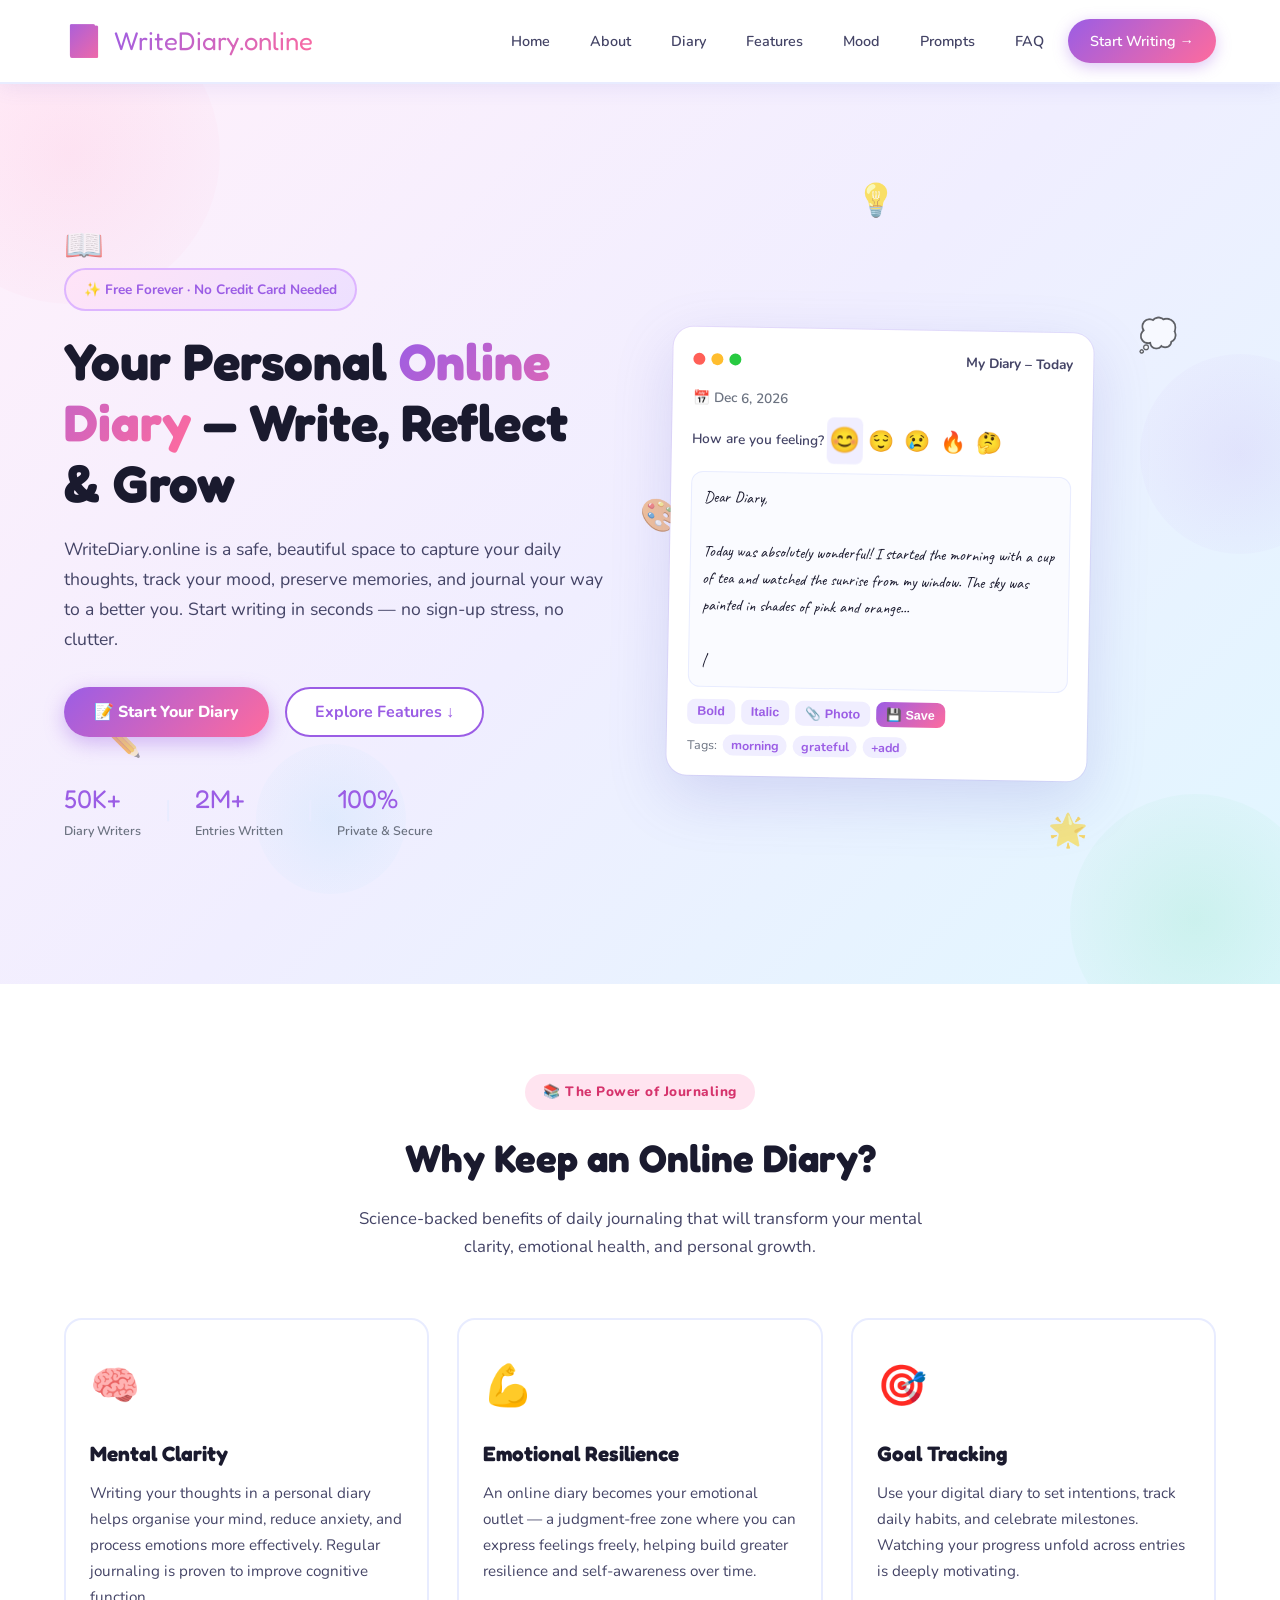
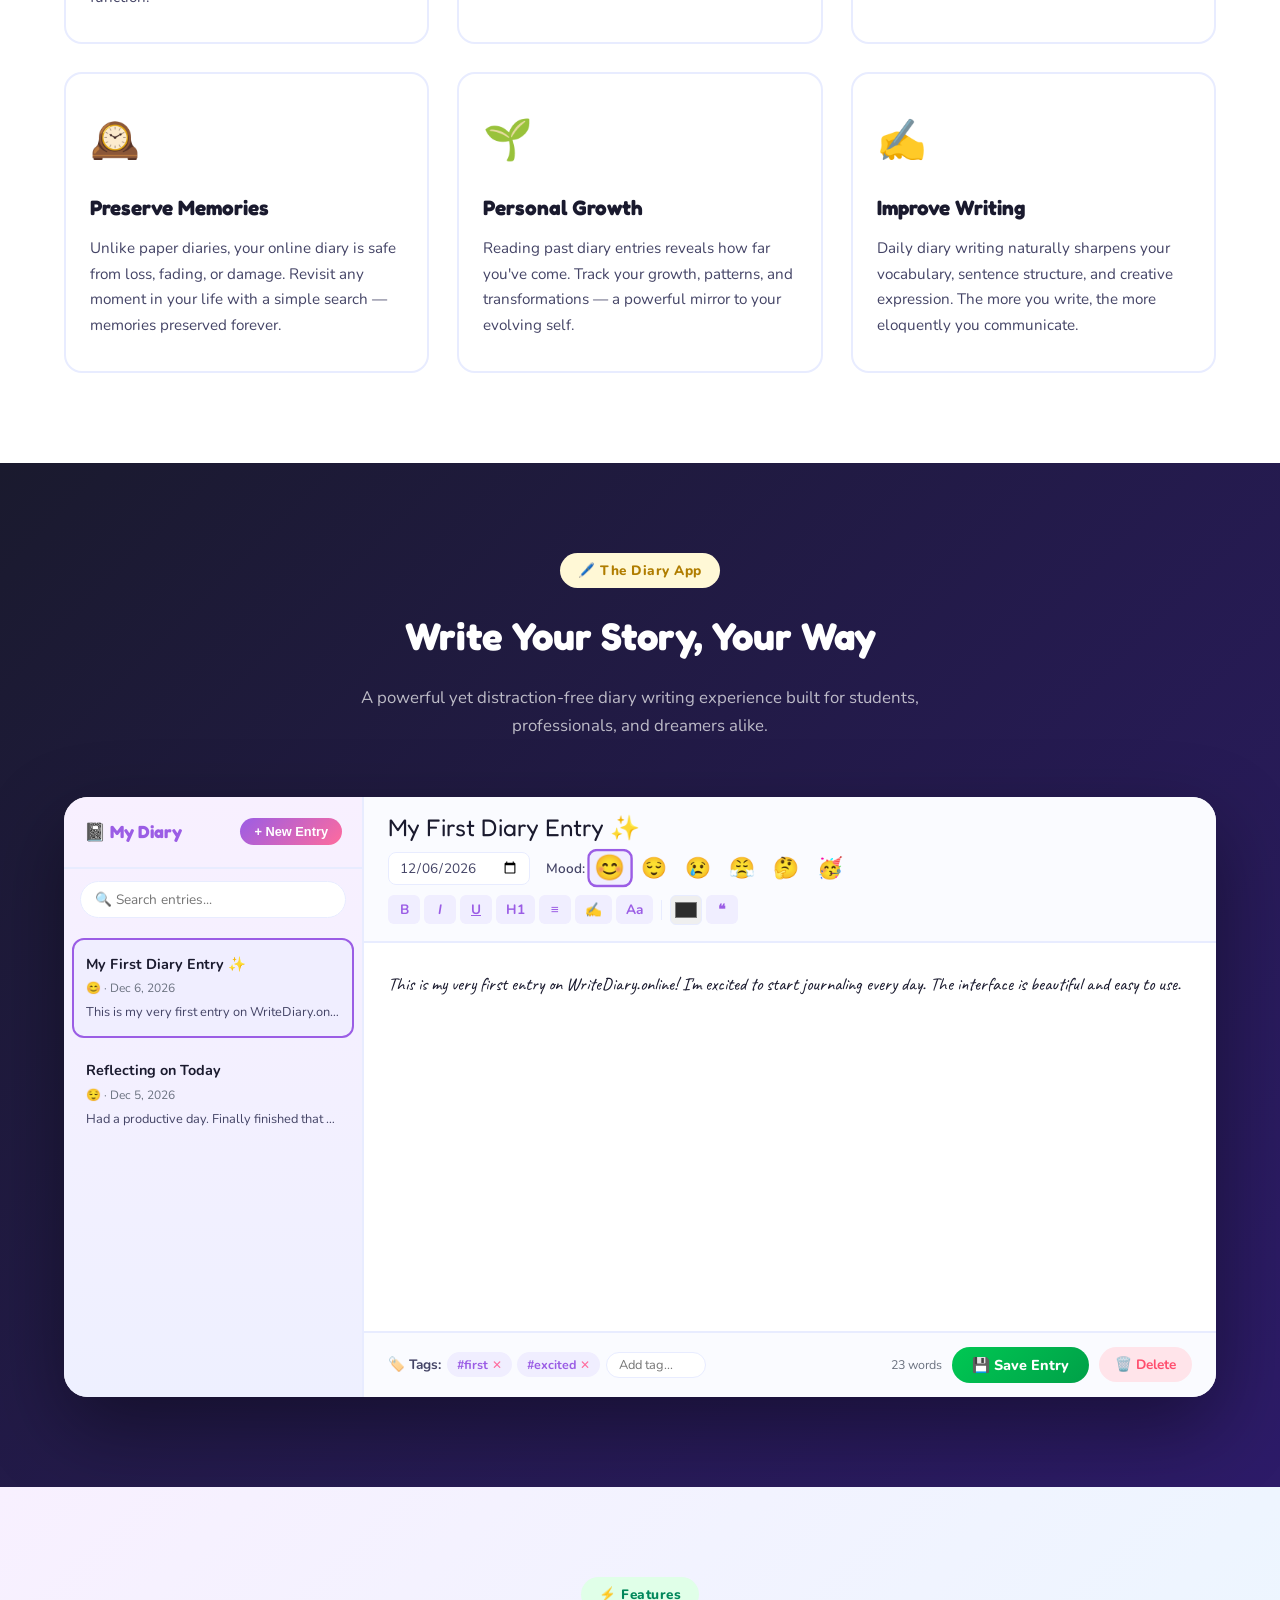
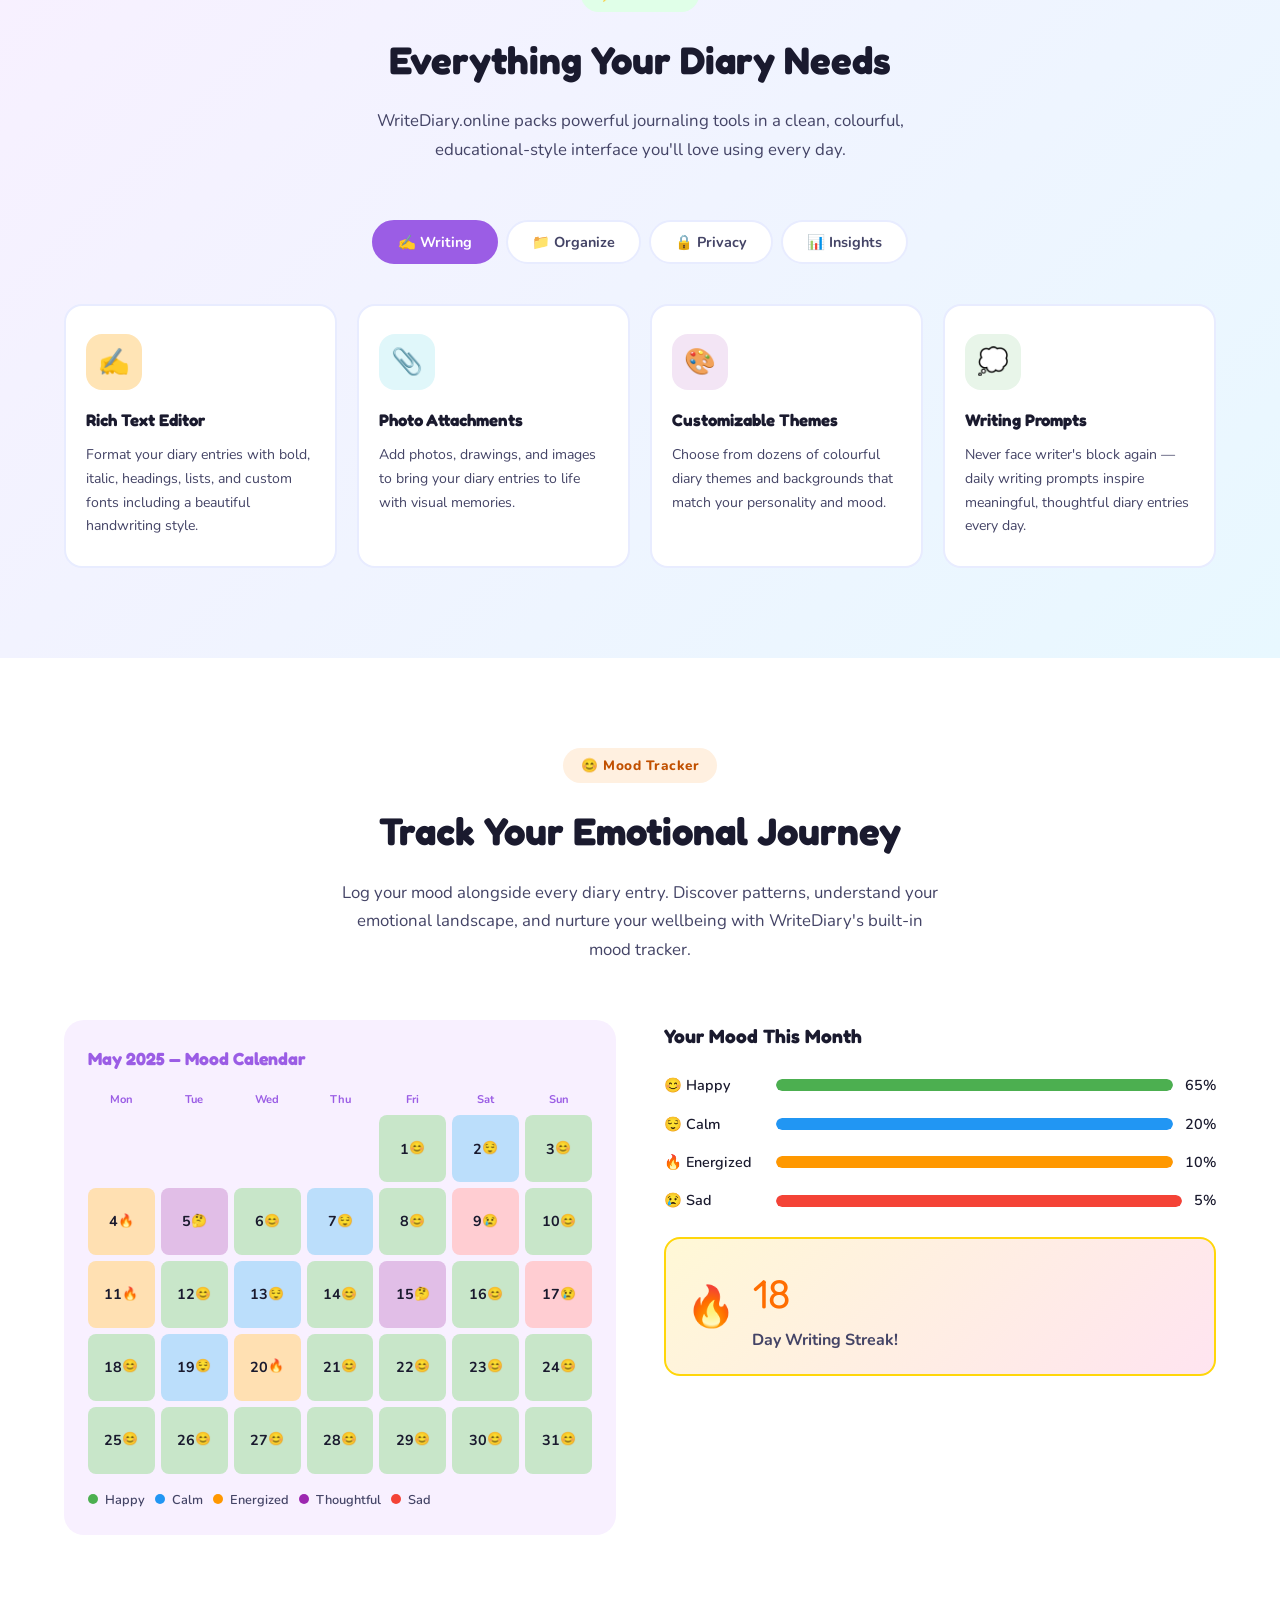
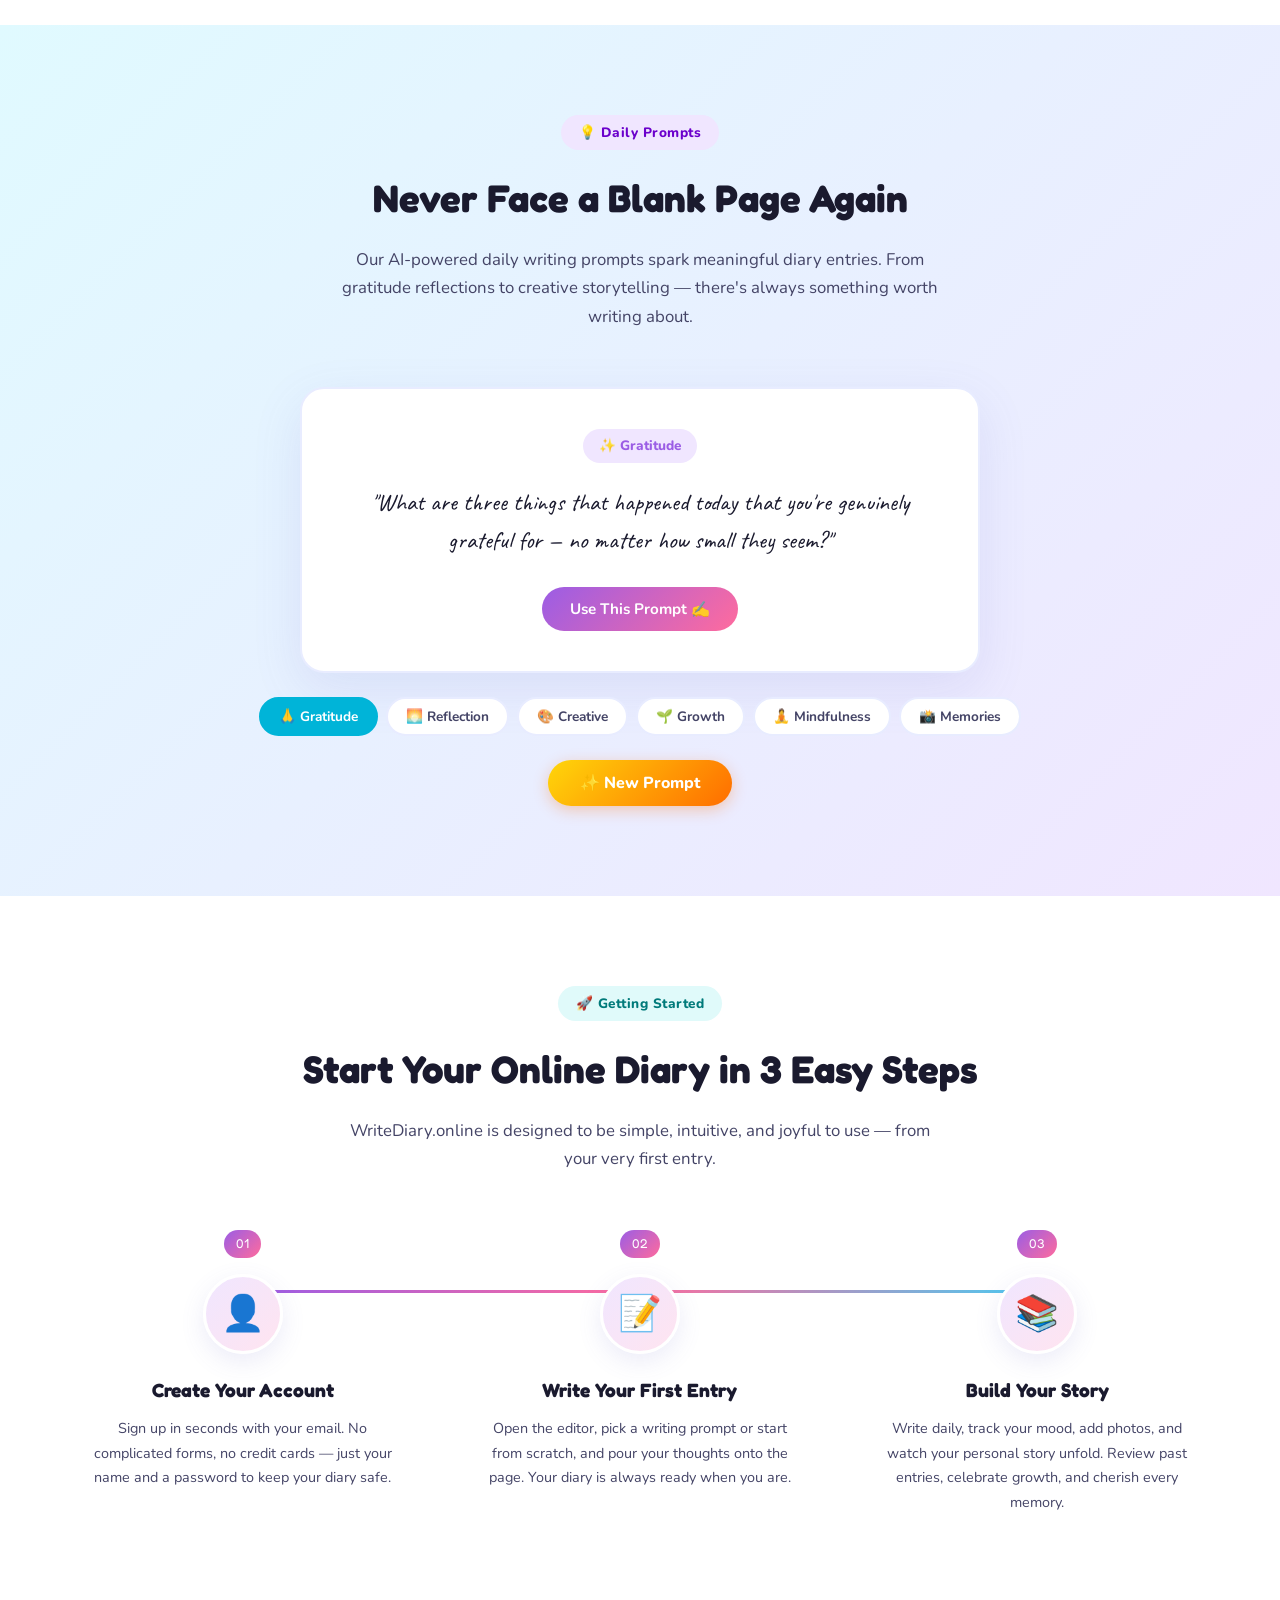
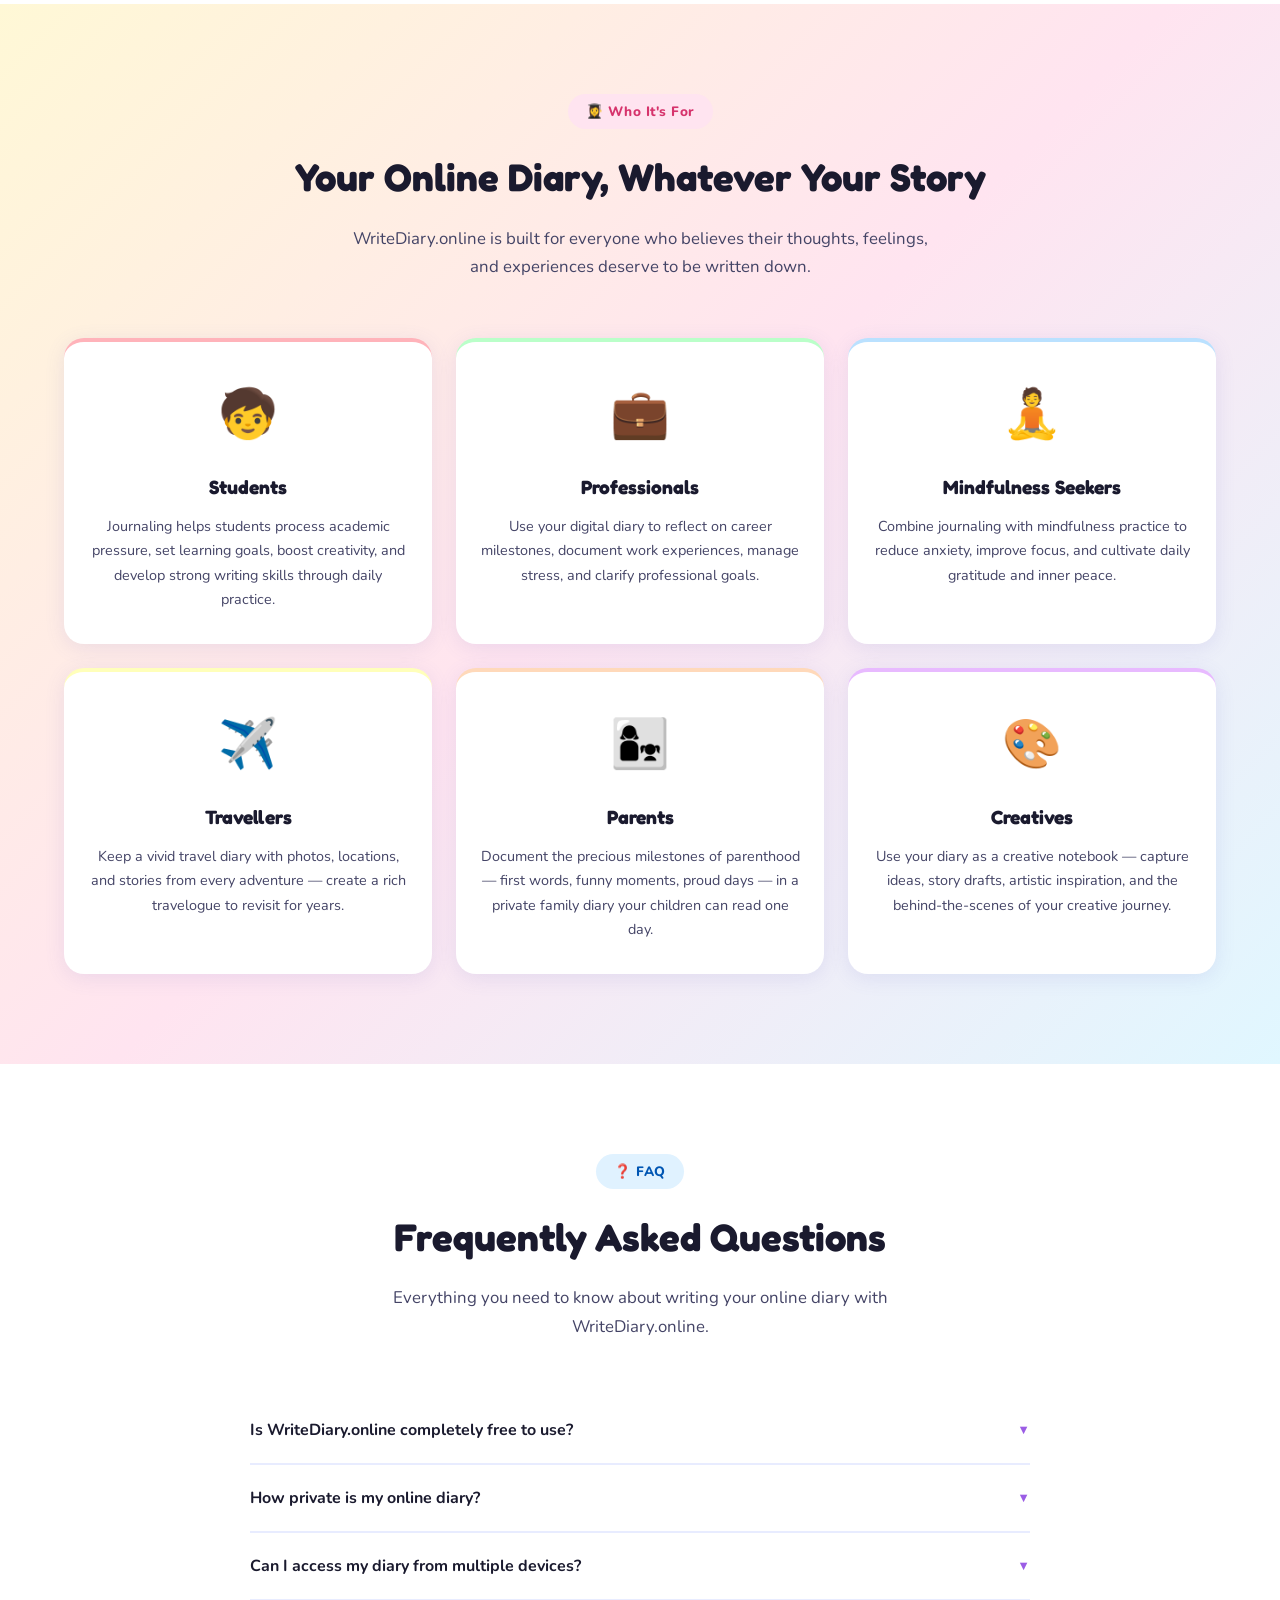
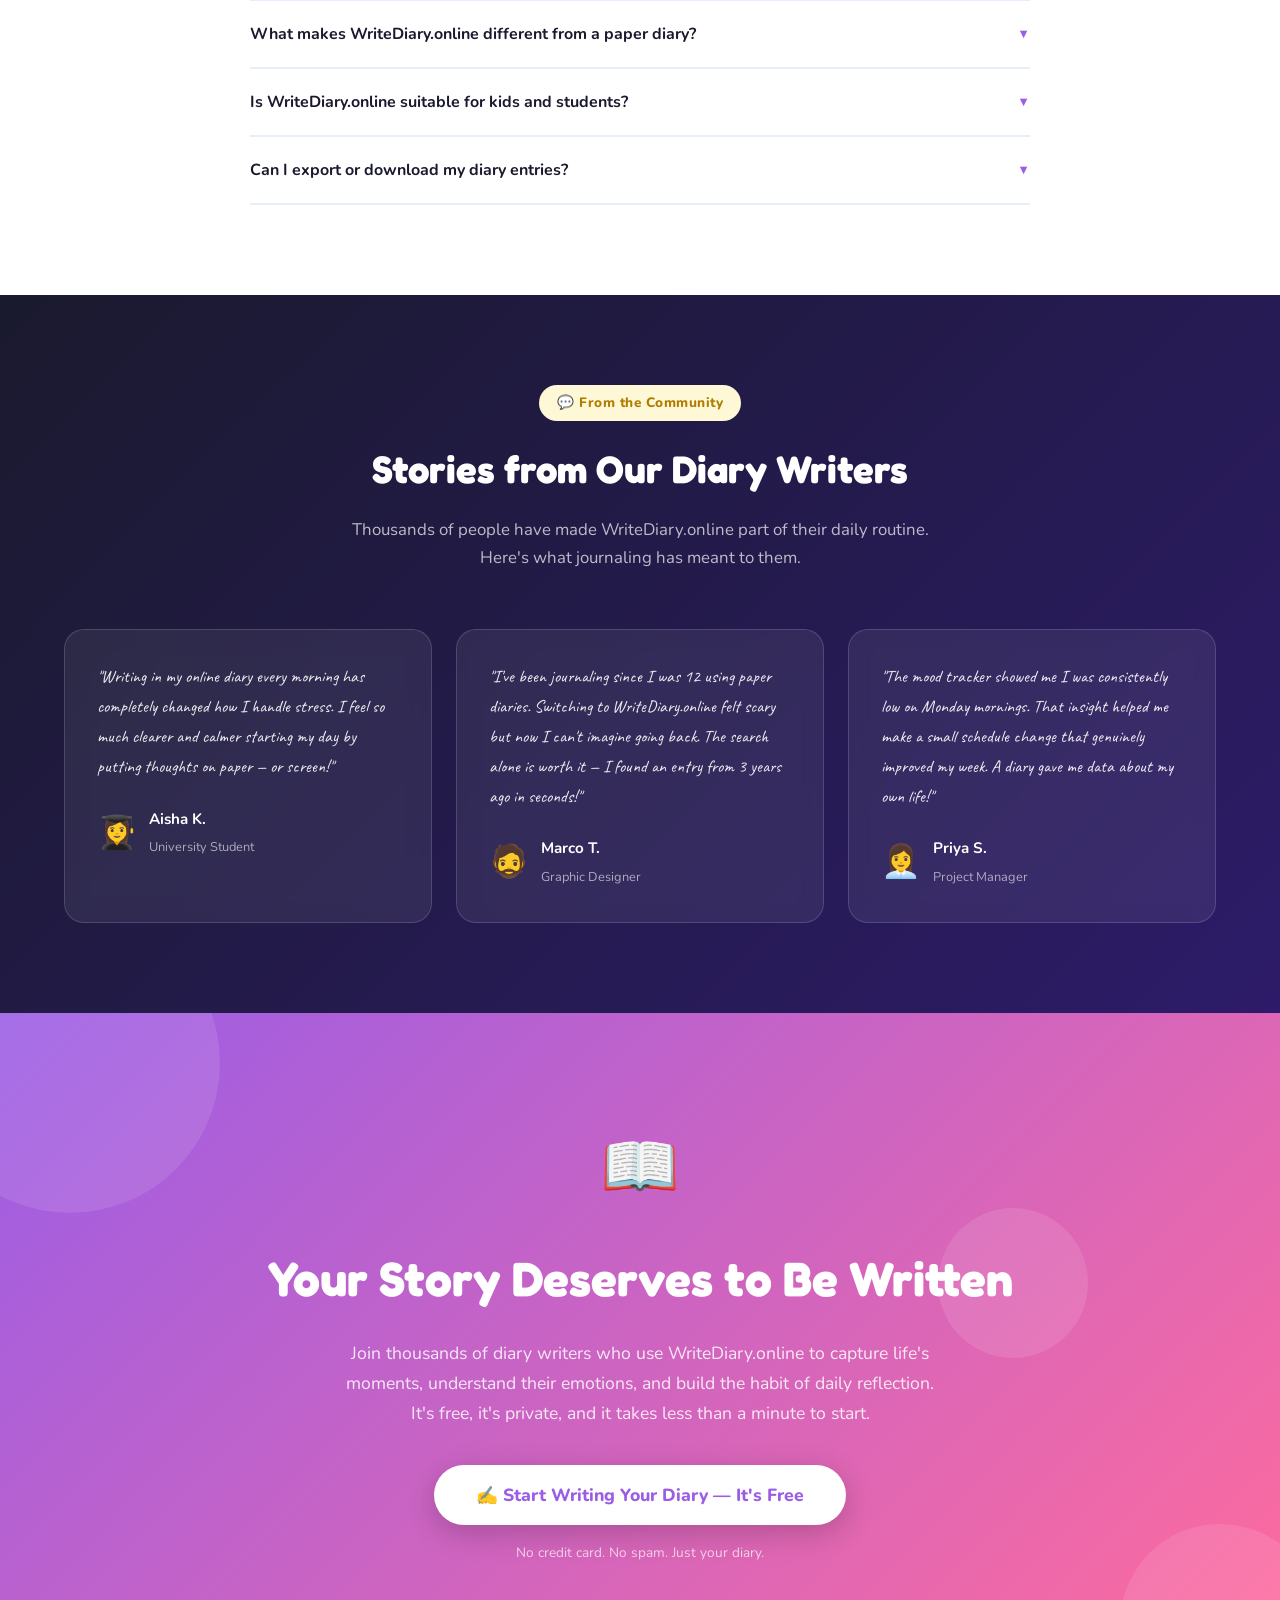
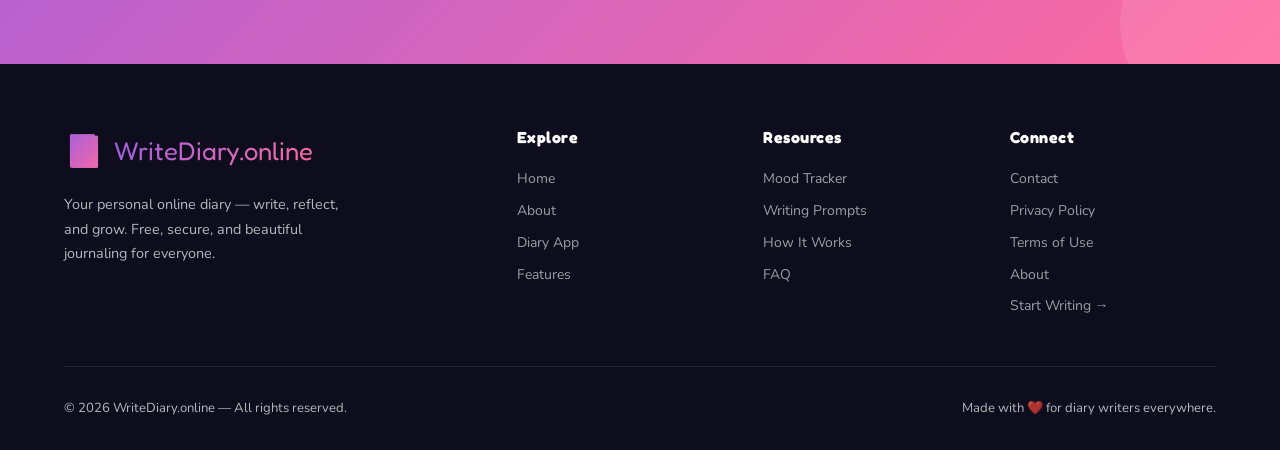
==== index.html @ 10b1f572 "Update index.html" ====
<!DOCTYPE html>
<html lang="en">
<head>
  <meta charset="UTF-8" />
  <meta name="viewport" content="width=device-width, initial-scale=1.0" />
  <title>WriteDiary.online – Your Personal Online Diary & Journal</title>
  <meta name="description" content="WriteDiary.online is a free, secure online diary and personal journal app. Write daily entries, track your mood, reflect on memories, and grow through journaling. Start your digital diary today." />
  <meta name="keywords" content="online diary, personal journal, digital diary, write diary online, daily journal, mood tracker, private diary, journaling app, free online diary, secure diary" />
  <meta name="author" content="WriteDiary.online" />
  <meta name="robots" content="index, follow" />
  <link rel="canonical" href="https://writediary.online/" />
  <link rel="icon" type="image/png" sizes="32x32" href="/favicon.png">

  <!-- Open Graph -->
  <meta property="og:title" content="WriteDiary.online – Your Personal Online Diary & Journal" />
  <meta property="og:description" content="Write, reflect, and grow with WriteDiary.online — a free, secure, and beautiful online diary app for everyone." />
  <meta property="og:url" content="https://writediary.online/" />
  <meta property="og:type" content="website" />
  <meta property="og:image" content="https://writediary.online/og-image.jpg" />

  <!-- Twitter Card -->
  <meta name="twitter:card" content="summary_large_image" />
  <meta name="twitter:title" content="WriteDiary.online – Personal Online Diary" />
  <meta name="twitter:description" content="Your free, private, and beautiful digital diary. Write daily, reflect, and grow." />

  <!-- Schema Markup -->
  <script type="application/ld+json">
  {
    "@context": "https://schema.org",
    "@type": "WebApplication",
    "name": "WriteDiary.online",
    "url": "https://writediary.online",
    "description": "A free, secure online diary and personal journal application for daily writing, mood tracking, and self-reflection.",
    "applicationCategory": "LifestyleApplication",
    "operatingSystem": "Web Browser",
    "offers": {
      "@type": "Offer",
      "price": "0",
      "priceCurrency": "USD"
    },
    "featureList": ["Private diary entries", "Mood tracking", "Rich text editor", "Calendar view", "Tags and search", "Daily reminders"],
    "publisher": {
      "@type": "Organization",
      "name": "WriteDiary.online",
      "url": "https://writediary.online"
    }
  }
  </script>
  <script type="application/ld+json">
  {
    "@context": "https://schema.org",
    "@type": "FAQPage",
    "mainEntity": [
      {
        "@type": "Question",
        "name": "Is WriteDiary.online free to use?",
        "acceptedAnswer": { "@type": "Answer", "text": "Yes! WriteDiary.online is completely free. Start writing your personal diary without any cost or subscription." }
      },
      {
        "@type": "Question",
        "name": "Is my diary private and secure?",
        "acceptedAnswer": { "@type": "Answer", "text": "Absolutely. Your diary entries are encrypted and stored securely. Only you can access your personal journal." }
      },
      {
        "@type": "Question",
        "name": "Can I write a diary on my phone?",
        "acceptedAnswer": { "@type": "Answer", "text": "Yes! WriteDiary.online is fully mobile-compatible, allowing you to write diary entries from any device — phone, tablet, or desktop." }
      }
    ]
  }
  </script>

  <!-- Fonts -->
  <link rel="preconnect" href="https://fonts.googleapis.com" />
  <link rel="preconnect" href="https://fonts.gstatic.com" crossorigin />
  <link href="https://fonts.googleapis.com/css2?family=Fredoka+One&family=Nunito:wght@400;500;600;700;800&family=Caveat:wght@400;600;700&display=swap" rel="stylesheet" />

  <link rel="stylesheet" href="style.css" />
</head>
<body>

  <!-- HEADER (JS Component) -->
  <div id="header-root"></div>

  <!-- HERO SECTION -->
  <section class="hero" id="home">
    <div class="hero-bg">
      <div class="bubble b1"></div>
      <div class="bubble b2"></div>
      <div class="bubble b3"></div>
      <div class="bubble b4"></div>
      <div class="bubble b5"></div>
      <div class="floating-emoji e1">📖</div>
      <div class="floating-emoji e2">✏️</div>
      <div class="floating-emoji e3">💭</div>
      <div class="floating-emoji e4">🌟</div>
      <div class="floating-emoji e5">🎨</div>
      <div class="floating-emoji e6">💡</div>
    </div>
    <div class="container hero-content">
      <div class="hero-text">
        <div class="hero-badge">✨ Free Forever · No Credit Card Needed</div>
        <h1 class="hero-title">Your Personal <span class="highlight">Online Diary</span> — Write, Reflect & Grow</h1>
        <p class="hero-sub">WriteDiary.online is a safe, beautiful space to capture your daily thoughts, track your mood, preserve memories, and journal your way to a better you. Start writing in seconds — no sign-up stress, no clutter.</p>
        <div class="hero-cta">
          <button class="btn-primary" onclick="openApp()">📝 Start Your Diary</button>
          <button class="btn-secondary" onclick="scrollToFeatures()">Explore Features ↓</button>
        </div>
        <div class="hero-stats">
          <div class="stat"><span class="stat-n">50K+</span><span class="stat-l">Diary Writers</span></div>
          <div class="stat-sep">|</div>
          <div class="stat"><span class="stat-n">2M+</span><span class="stat-l">Entries Written</span></div>
          <div class="stat-sep">|</div>
          <div class="stat"><span class="stat-n">100%</span><span class="stat-l">Private & Secure</span></div>
        </div>
      </div>
      <div class="hero-visual">
        <div class="diary-mockup">
          <div class="dm-header">
            <span class="dm-dot red"></span>
            <span class="dm-dot yellow"></span>
            <span class="dm-dot green"></span>
            <span class="dm-title">My Diary – Today</span>
          </div>
          <div class="dm-date">📅 <span id="today-date"></span></div>
          <div class="dm-mood">How are you feeling? <span class="mood-sel active">😊</span><span class="mood-sel">😌</span><span class="mood-sel">😢</span><span class="mood-sel">🔥</span><span class="mood-sel">🤔</span></div>
          <div class="dm-editor" id="demo-editor" contenteditable="true" spellcheck="false">Dear Diary,<br><br>Today was absolutely wonderful! I started the morning with a cup of tea and watched the sunrise from my window. The sky was painted in shades of pink and orange...<br><br><span class="cursor-blink">|</span></div>
          <div class="dm-toolbar">
            <button class="dm-btn">Bold</button>
            <button class="dm-btn">Italic</button>
            <button class="dm-btn">📎 Photo</button>
            <button class="dm-btn save-btn">💾 Save</button>
          </div>
          <div class="dm-tags">Tags: <span class="tag">morning</span><span class="tag">grateful</span><span class="tag">+add</span></div>
        </div>
      </div>
    </div>
  </section>

  <!-- WHY DIARY SECTION -->
  <section class="why-diary" id="about">
    <div class="container">
      <div class="section-header">
        <div class="section-badge pink">📚 The Power of Journaling</div>
        <h2>Why Keep an Online Diary?</h2>
        <p>Science-backed benefits of daily journaling that will transform your mental clarity, emotional health, and personal growth.</p>
      </div>
      <div class="why-grid">
        <div class="why-card wc1" data-anim="fadeUp">
          <div class="wc-icon">🧠</div>
          <h3>Mental Clarity</h3>
          <p>Writing your thoughts in a personal diary helps organise your mind, reduce anxiety, and process emotions more effectively. Regular journaling is proven to improve cognitive function.</p>
        </div>
        <div class="why-card wc2" data-anim="fadeUp" style="animation-delay:0.1s">
          <div class="wc-icon">💪</div>
          <h3>Emotional Resilience</h3>
          <p>An online diary becomes your emotional outlet — a judgment-free zone where you can express feelings freely, helping build greater resilience and self-awareness over time.</p>
        </div>
        <div class="why-card wc3" data-anim="fadeUp" style="animation-delay:0.2s">
          <div class="wc-icon">🎯</div>
          <h3>Goal Tracking</h3>
          <p>Use your digital diary to set intentions, track daily habits, and celebrate milestones. Watching your progress unfold across entries is deeply motivating.</p>
        </div>
        <div class="why-card wc4" data-anim="fadeUp" style="animation-delay:0.3s">
          <div class="wc-icon">🕰️</div>
          <h3>Preserve Memories</h3>
          <p>Unlike paper diaries, your online diary is safe from loss, fading, or damage. Revisit any moment in your life with a simple search — memories preserved forever.</p>
        </div>
        <div class="why-card wc5" data-anim="fadeUp" style="animation-delay:0.4s">
          <div class="wc-icon">🌱</div>
          <h3>Personal Growth</h3>
          <p>Reading past diary entries reveals how far you've come. Track your growth, patterns, and transformations — a powerful mirror to your evolving self.</p>
        </div>
        <div class="why-card wc6" data-anim="fadeUp" style="animation-delay:0.5s">
          <div class="wc-icon">✍️</div>
          <h3>Improve Writing</h3>
          <p>Daily diary writing naturally sharpens your vocabulary, sentence structure, and creative expression. The more you write, the more eloquently you communicate.</p>
        </div>
      </div>
    </div>
  </section>

  <!-- APP / DIARY SECTION -->
  <section class="app-section" id="app">
    <div class="container">
      <div class="section-header light">
        <div class="section-badge yellow">🖊️ The Diary App</div>
        <h2>Write Your Story, Your Way</h2>
        <p>A powerful yet distraction-free diary writing experience built for students, professionals, and dreamers alike.</p>
      </div>

      <div class="diary-app" id="diary-app">
        <!-- Sidebar -->
        <div class="app-sidebar">
          <div class="sidebar-top">
            <h3>📓 My Diary</h3>
            <button class="new-entry-btn" onclick="newEntry()">+ New Entry</button>
          </div>
          <div class="search-bar">
            <input type="text" id="search-input" placeholder="🔍 Search entries..." oninput="searchEntries()" />
          </div>
          <div class="entry-list" id="entry-list"></div>
        </div>
        <!-- Editor -->
        <div class="app-editor">
          <div class="editor-header">
            <div class="editor-meta">
              <input type="text" id="entry-title" placeholder="Entry Title..." class="title-input" />
              <div class="meta-row">
                <input type="date" id="entry-date" class="date-input" />
                <div class="mood-picker">
                  <span>Mood:</span>
                  <button class="mood-btn active" data-mood="😊" onclick="setMood(this)">😊</button>
                  <button class="mood-btn" data-mood="😌" onclick="setMood(this)">😌</button>
                  <button class="mood-btn" data-mood="😢" onclick="setMood(this)">😢</button>
                  <button class="mood-btn" data-mood="😤" onclick="setMood(this)">😤</button>
                  <button class="mood-btn" data-mood="🤔" onclick="setMood(this)">🤔</button>
                  <button class="mood-btn" data-mood="🥳" onclick="setMood(this)">🥳</button>
                </div>
              </div>
            </div>
            <div class="editor-toolbar">
              <button onclick="fmt('bold')" title="Bold"><b>B</b></button>
              <button onclick="fmt('italic')" title="Italic"><i>I</i></button>
              <button onclick="fmt('underline')" title="Underline"><u>U</u></button>
              <button onclick="insertHeading()" title="Heading">H1</button>
              <button onclick="fmt('insertUnorderedList')" title="List">≡</button>
              <button onclick="changeFont('Caveat, cursive')" title="Handwriting">✍</button>
              <button onclick="changeFont('Nunito, sans-serif')" title="Normal">Aa</button>
              <span class="sep"></span>
              <input type="color" id="text-color" onchange="changeColor(this.value)" title="Text Color" value="#2d2d2d" />
              <button onclick="insertQuote()" title="Quote">❝</button>
            </div>
          </div>
          <div class="editor-body" id="diary-editor" contenteditable="true" spellcheck="true"></div>
          <div class="editor-footer">
            <div class="tags-area">
              <span class="tags-label">🏷️ Tags:</span>
              <div id="tags-container" class="tags-container"></div>
              <input type="text" id="tag-input" placeholder="Add tag..." onkeydown="addTag(event)" />
            </div>
            <div class="editor-actions">
              <span class="word-count" id="word-count">0 words</span>
              <button class="btn-save" onclick="saveEntry()">💾 Save Entry</button>
              <button class="btn-delete" onclick="deleteEntry()">🗑️ Delete</button>
            </div>
          </div>
        </div>
      </div>
    </div>
  </section>

  <!-- FEATURES SECTION -->
  <section class="features-section" id="features">
    <div class="container">
      <div class="section-header">
        <div class="section-badge green">⚡ Features</div>
        <h2>Everything Your Diary Needs</h2>
        <p>WriteDiary.online packs powerful journaling tools in a clean, colourful, educational-style interface you'll love using every day.</p>
      </div>
      <div class="features-tabs">
        <button class="ftab active" onclick="showFTab(this,'write')">✍️ Writing</button>
        <button class="ftab" onclick="showFTab(this,'organize')">📁 Organize</button>
        <button class="ftab" onclick="showFTab(this,'privacy')">🔒 Privacy</button>
        <button class="ftab" onclick="showFTab(this,'insights')">📊 Insights</button>
      </div>
      <div class="ftab-content active" id="ftab-write">
        <div class="feat-grid">
          <div class="feat-card"><div class="fc-icon" style="background:#FFE4B5">✍️</div><h4>Rich Text Editor</h4><p>Format your diary entries with bold, italic, headings, lists, and custom fonts including a beautiful handwriting style.</p></div>
          <div class="feat-card"><div class="fc-icon" style="background:#E0F7FA">📎</div><h4>Photo Attachments</h4><p>Add photos, drawings, and images to bring your diary entries to life with visual memories.</p></div>
          <div class="feat-card"><div class="fc-icon" style="background:#F3E5F5">🎨</div><h4>Customizable Themes</h4><p>Choose from dozens of colourful diary themes and backgrounds that match your personality and mood.</p></div>
          <div class="feat-card"><div class="fc-icon" style="background:#E8F5E9">💭</div><h4>Writing Prompts</h4><p>Never face writer's block again — daily writing prompts inspire meaningful, thoughtful diary entries every day.</p></div>
        </div>
      </div>
      <div class="ftab-content" id="ftab-organize">
        <div class="feat-grid">
          <div class="feat-card"><div class="fc-icon" style="background:#FFF9C4">🗓️</div><h4>Calendar View</h4><p>Browse your diary by date on a beautiful calendar — see streaks, patterns, and never miss a journaling day.</p></div>
          <div class="feat-card"><div class="fc-icon" style="background:#FCE4EC">🏷️</div><h4>Tags & Categories</h4><p>Organise entries with custom tags like #travel, #gratitude, #dreams — find any entry instantly.</p></div>
          <div class="feat-card"><div class="fc-icon" style="background:#E3F2FD">🔍</div><h4>Powerful Search</h4><p>Search across all your diary entries by keyword, date, mood, or tag. Your memories, always findable.</p></div>
          <div class="feat-card"><div class="fc-icon" style="background:#E8F5E9">📂</div><h4>Multiple Journals</h4><p>Create separate journals — a travel diary, a gratitude journal, a dream log — all in one place.</p></div>
        </div>
      </div>
      <div class="ftab-content" id="ftab-privacy">
        <div class="feat-grid">
          <div class="feat-card"><div class="fc-icon" style="background:#FFE4B5">🔐</div><h4>End-to-End Encryption</h4><p>Your diary entries are encrypted before they leave your device. Only you hold the key to your private journal.</p></div>
          <div class="feat-card"><div class="fc-icon" style="background:#E0F7FA">🔑</div><h4>Password Lock</h4><p>Set a master password or use biometric lock to keep your diary completely private on shared devices.</p></div>
          <div class="feat-card"><div class="fc-icon" style="background:#F3E5F5">👁️‍🗨️</div><h4>Incognito Mode</h4><p>Write in incognito mode — no previews, no notifications, nothing visible to anyone but you.</p></div>
          <div class="feat-card"><div class="fc-icon" style="background:#E8F5E9">☁️</div><h4>Secure Cloud Backup</h4><p>Auto-backup your diary to a secure cloud so you never lose precious memories, even if you change devices.</p></div>
        </div>
      </div>
      <div class="ftab-content" id="ftab-insights">
        <div class="feat-grid">
          <div class="feat-card"><div class="fc-icon" style="background:#FFF9C4">📈</div><h4>Mood Analytics</h4><p>Visualise your emotional journey with colourful mood charts — identify patterns, triggers, and positive trends.</p></div>
          <div class="feat-card"><div class="fc-icon" style="background:#FCE4EC">🔥</div><h4>Writing Streaks</h4><p>Build consistent journaling habits with streak tracking — your longest streak is your personal best.</p></div>
          <div class="feat-card"><div class="fc-icon" style="background:#E3F2FD">💬</div><h4>Word Count Stats</h4><p>Track how much you've written over days, weeks, and months. Watch your diary grow into a rich life story.</p></div>
          <div class="feat-card"><div class="fc-icon" style="background:#E8F5E9">📅</div><h4>On This Day</h4><p>Relive memories with "On This Day" reminders — see what you wrote exactly one, two, or five years ago today.</p></div>
        </div>
      </div>
    </div>
  </section>

  <!-- MOOD TRACKER SECTION -->
  <section class="mood-section" id="mood">
    <div class="container">
      <div class="section-header">
        <div class="section-badge orange">😊 Mood Tracker</div>
        <h2>Track Your Emotional Journey</h2>
        <p>Log your mood alongside every diary entry. Discover patterns, understand your emotional landscape, and nurture your wellbeing with WriteDiary's built-in mood tracker.</p>
      </div>
      <div class="mood-demo">
        <div class="mood-calendar">
          <div class="mc-header">
            <h4>May 2025 — Mood Calendar</h4>
          </div>
          <div class="mc-grid" id="mood-calendar-grid"></div>
          <div class="mc-legend">
            <span><span class="leg-dot" style="background:#4CAF50"></span> Happy</span>
            <span><span class="leg-dot" style="background:#2196F3"></span> Calm</span>
            <span><span class="leg-dot" style="background:#FF9800"></span> Energized</span>
            <span><span class="leg-dot" style="background:#9C27B0"></span> Thoughtful</span>
            <span><span class="leg-dot" style="background:#F44336"></span> Sad</span>
          </div>
        </div>
        <div class="mood-stats">
          <h4>Your Mood This Month</h4>
          <div class="mood-bar-item">
            <span>😊 Happy</span>
            <div class="mbar"><div class="mbar-fill" style="width:65%;background:#4CAF50"></div></div>
            <span>65%</span>
          </div>
          <div class="mood-bar-item">
            <span>😌 Calm</span>
            <div class="mbar"><div class="mbar-fill" style="width:20%;background:#2196F3"></div></div>
            <span>20%</span>
          </div>
          <div class="mood-bar-item">
            <span>🔥 Energized</span>
            <div class="mbar"><div class="mbar-fill" style="width:10%;background:#FF9800"></div></div>
            <span>10%</span>
          </div>
          <div class="mood-bar-item">
            <span>😢 Sad</span>
            <div class="mbar"><div class="mbar-fill" style="width:5%;background:#F44336"></div></div>
            <span>5%</span>
          </div>
          <div class="streak-box">
            <div class="streak-fire">🔥</div>
            <div>
              <div class="streak-num">18</div>
              <div class="streak-label">Day Writing Streak!</div>
            </div>
          </div>
        </div>
      </div>
    </div>
  </section>

  <!-- WRITING PROMPTS SECTION -->
  <section class="prompts-section" id="prompts">
    <div class="container">
      <div class="section-header">
        <div class="section-badge purple">💡 Daily Prompts</div>
        <h2>Never Face a Blank Page Again</h2>
        <p>Our AI-powered daily writing prompts spark meaningful diary entries. From gratitude reflections to creative storytelling — there's always something worth writing about.</p>
      </div>
      <div class="prompts-wrapper">
        <div class="prompt-card active" id="prompt-display">
          <div class="prompt-category" id="prompt-cat">✨ Gratitude</div>
          <div class="prompt-text" id="prompt-text">"What are three things that happened today that you're genuinely grateful for — no matter how small they seem?"</div>
          <button class="prompt-use-btn" onclick="usePrompt()">Use This Prompt ✍️</button>
        </div>
        <div class="prompt-categories">
          <button class="pcat-btn active" onclick="showPromptCat(this,'gratitude')">🙏 Gratitude</button>
          <button class="pcat-btn" onclick="showPromptCat(this,'reflection')">🌅 Reflection</button>
          <button class="pcat-btn" onclick="showPromptCat(this,'creative')">🎨 Creative</button>
          <button class="pcat-btn" onclick="showPromptCat(this,'growth')">🌱 Growth</button>
          <button class="pcat-btn" onclick="showPromptCat(this,'mindfulness')">🧘 Mindfulness</button>
          <button class="pcat-btn" onclick="showPromptCat(this,'memories')">📸 Memories</button>
        </div>
        <button class="btn-new-prompt" onclick="nextPrompt()">✨ New Prompt</button>
      </div>
    </div>
  </section>

  <!-- HOW IT WORKS SECTION -->
  <section class="how-section" id="how">
    <div class="container">
      <div class="section-header">
        <div class="section-badge teal">🚀 Getting Started</div>
        <h2>Start Your Online Diary in 3 Easy Steps</h2>
        <p>WriteDiary.online is designed to be simple, intuitive, and joyful to use — from your very first entry.</p>
      </div>
      <div class="steps-wrapper">
        <div class="step-line"></div>
        <div class="step" data-anim="slideIn">
          <div class="step-num">01</div>
          <div class="step-icon">👤</div>
          <h3>Create Your Account</h3>
          <p>Sign up in seconds with your email. No complicated forms, no credit cards — just your name and a password to keep your diary safe.</p>
        </div>
        <div class="step" data-anim="slideIn" style="animation-delay:0.2s">
          <div class="step-num">02</div>
          <div class="step-icon">📝</div>
          <h3>Write Your First Entry</h3>
          <p>Open the editor, pick a writing prompt or start from scratch, and pour your thoughts onto the page. Your diary is always ready when you are.</p>
        </div>
        <div class="step" data-anim="slideIn" style="animation-delay:0.4s">
          <div class="step-num">03</div>
          <div class="step-icon">📚</div>
          <h3>Build Your Story</h3>
          <p>Write daily, track your mood, add photos, and watch your personal story unfold. Review past entries, celebrate growth, and cherish every memory.</p>
        </div>
      </div>
    </div>
  </section>

  <!-- FOR WHOM / AUDIENCE SECTION -->
  <section class="audience-section">
    <div class="container">
      <div class="section-header">
        <div class="section-badge pink">👩‍🎓 Who It's For</div>
        <h2>Your Online Diary, Whatever Your Story</h2>
        <p>WriteDiary.online is built for everyone who believes their thoughts, feelings, and experiences deserve to be written down.</p>
      </div>
      <div class="audience-grid">
        <div class="aud-card" style="--ac:#FFB3BA">
          <div class="ac-img">🧒</div>
          <h3>Students</h3>
          <p>Journaling helps students process academic pressure, set learning goals, boost creativity, and develop strong writing skills through daily practice.</p>
        </div>
        <div class="aud-card" style="--ac:#BAFFC9">
          <div class="ac-img">💼</div>
          <h3>Professionals</h3>
          <p>Use your digital diary to reflect on career milestones, document work experiences, manage stress, and clarify professional goals.</p>
        </div>
        <div class="aud-card" style="--ac:#BAE1FF">
          <div class="ac-img">🧘</div>
          <h3>Mindfulness Seekers</h3>
          <p>Combine journaling with mindfulness practice to reduce anxiety, improve focus, and cultivate daily gratitude and inner peace.</p>
        </div>
        <div class="aud-card" style="--ac:#FFFFBA">
          <div class="ac-img">✈️</div>
          <h3>Travellers</h3>
          <p>Keep a vivid travel diary with photos, locations, and stories from every adventure — create a rich travelogue to revisit for years.</p>
        </div>
        <div class="aud-card" style="--ac:#FFD9BA">
          <div class="ac-img">👩‍👧</div>
          <h3>Parents</h3>
          <p>Document the precious milestones of parenthood — first words, funny moments, proud days — in a private family diary your children can read one day.</p>
        </div>
        <div class="aud-card" style="--ac:#E8BAFF">
          <div class="ac-img">🎨</div>
          <h3>Creatives</h3>
          <p>Use your diary as a creative notebook — capture ideas, story drafts, artistic inspiration, and the behind-the-scenes of your creative journey.</p>
        </div>
      </div>
    </div>
  </section>

  <!-- FAQ SECTION -->
  <section class="faq-section" id="faq">
    <div class="container">
      <div class="section-header">
        <div class="section-badge blue">❓ FAQ</div>
        <h2>Frequently Asked Questions</h2>
        <p>Everything you need to know about writing your online diary with WriteDiary.online.</p>
      </div>
      <div class="faq-list">
        <div class="faq-item">
          <button class="faq-q" onclick="toggleFaq(this)">
            Is WriteDiary.online completely free to use? <span class="faq-arrow">▼</span>
          </button>
          <div class="faq-a">
            <p>Yes! WriteDiary.online is 100% free to use with no hidden costs. You can write unlimited diary entries, access all core features, and keep your journal forever without paying a penny. We believe everyone deserves a private place to write.</p>
          </div>
        </div>
        <div class="faq-item">
          <button class="faq-q" onclick="toggleFaq(this)">
            How private is my online diary? <span class="faq-arrow">▼</span>
          </button>
          <div class="faq-a">
            <p>Your privacy is our top priority. All diary entries are end-to-end encrypted, meaning only you can read them. We never sell your data, never read your entries, and never show ads inside your diary. Your personal journal belongs entirely to you.</p>
          </div>
        </div>
        <div class="faq-item">
          <button class="faq-q" onclick="toggleFaq(this)">
            Can I access my diary from multiple devices? <span class="faq-arrow">▼</span>
          </button>
          <div class="faq-a">
            <p>Absolutely! WriteDiary.online works seamlessly across all devices — desktop, tablet, and mobile. Your entries sync automatically via secure cloud backup, so your diary is always with you wherever you go.</p>
          </div>
        </div>
        <div class="faq-item">
          <button class="faq-q" onclick="toggleFaq(this)">
            What makes WriteDiary.online different from a paper diary? <span class="faq-arrow">▼</span>
          </button>
          <div class="faq-a">
            <p>Unlike paper diaries, WriteDiary.online offers search, mood tracking, photo attachments, cloud backup, writing streaks, and analytics. Your digital diary can never be lost, damaged, or accidentally read by someone who finds it. Plus, you can write from anywhere, at any time.</p>
          </div>
        </div>
        <div class="faq-item">
          <button class="faq-q" onclick="toggleFaq(this)">
            Is WriteDiary.online suitable for kids and students? <span class="faq-arrow">▼</span>
          </button>
          <div class="faq-a">
            <p>Yes! WriteDiary.online has a colourful, educational-style design perfect for young writers. Students benefit enormously from daily journaling — it improves writing skills, emotional intelligence, and academic reflection. The app is safe, ad-free inside the diary, and private.</p>
          </div>
        </div>
        <div class="faq-item">
          <button class="faq-q" onclick="toggleFaq(this)">
            Can I export or download my diary entries? <span class="faq-arrow">▼</span>
          </button>
          <div class="faq-a">
            <p>Yes! You can export your diary as a PDF, text file, or formatted document at any time. Your memories are always yours to keep, download, and share if you choose.</p>
          </div>
        </div>
      </div>
    </div>
  </section>

  <!-- TESTIMONIALS / QUOTES SECTION (no ratings) -->
  <section class="quotes-section">
    <div class="container">
      <div class="section-header light">
        <div class="section-badge yellow">💬 From the Community</div>
        <h2>Stories from Our Diary Writers</h2>
        <p>Thousands of people have made WriteDiary.online part of their daily routine. Here's what journaling has meant to them.</p>
      </div>
      <div class="quotes-grid">
        <div class="quote-card qc1">
          <div class="q-text">"Writing in my online diary every morning has completely changed how I handle stress. I feel so much clearer and calmer starting my day by putting thoughts on paper — or screen!"</div>
          <div class="q-author"><span class="q-avatar">👩‍🎓</span><div><strong>Aisha K.</strong><br><small>University Student</small></div></div>
        </div>
        <div class="quote-card qc2">
          <div class="q-text">"I've been journaling since I was 12 using paper diaries. Switching to WriteDiary.online felt scary but now I can't imagine going back. The search alone is worth it — I found an entry from 3 years ago in seconds!"</div>
          <div class="q-author"><span class="q-avatar">🧔</span><div><strong>Marco T.</strong><br><small>Graphic Designer</small></div></div>
        </div>
        <div class="quote-card qc3">
          <div class="q-text">"The mood tracker showed me I was consistently low on Monday mornings. That insight helped me make a small schedule change that genuinely improved my week. A diary gave me data about my own life!"</div>
          <div class="q-author"><span class="q-avatar">👩‍💼</span><div><strong>Priya S.</strong><br><small>Project Manager</small></div></div>
        </div>
      </div>
    </div>
  </section>

  <!-- CTA SECTION -->
  <section class="cta-section">
    <div class="cta-bg">
      <div class="cta-bubble cb1"></div>
      <div class="cta-bubble cb2"></div>
      <div class="cta-bubble cb3"></div>
    </div>
    <div class="container cta-content">
      <div class="cta-emoji">📖</div>
      <h2>Your Story Deserves to Be Written</h2>
      <p>Join thousands of diary writers who use WriteDiary.online to capture life's moments, understand their emotions, and build the habit of daily reflection. It's free, it's private, and it takes less than a minute to start.</p>
      <button class="btn-cta-big" onclick="openApp()">✍️ Start Writing Your Diary — It's Free</button>
      <div class="cta-note">No credit card. No spam. Just your diary.</div>
    </div>
  </section>

  <!-- FOOTER (JS Component) -->
  <div id="footer-root"></div>

  <!-- MODAL: New Entry / App Modal -->
  <div class="modal-overlay" id="app-modal" style="display:none">
    <div class="modal-box">
      <button class="modal-close" onclick="closeModal()">✕</button>
      <h3>📖 Welcome to WriteDiary.online</h3>
      <p>Your free, private online diary is ready. The app is embedded on this page — scroll down to the <strong>"Write Your Story"</strong> section to start writing!</p>
      <button class="btn-primary" onclick="closeModal(); document.getElementById('app').scrollIntoView({behavior:'smooth'})">Go to Diary ✍️</button>
    </div>
  </div>

  <script src="components.js"></script>
  <script src="app.js"></script>
</body>
</html>
---- style.css ----
/* ============================================
   WriteDiary.online — Main Stylesheet
   Educational Colorful Theme
   ============================================ */

:root {
  --pink:    #FF6B9D;
  --purple:  #9B5DE5;
  --blue:    #4CC9F0;
  --teal:    #00B4D8;
  --green:   #00C853;
  --yellow:  #FFD60A;
  --orange:  #FF6D00;
  --red:     #FF4D6D;
  --bg:      #FAFBFF;
  --white:   #FFFFFF;
  --text:    #1A1A2E;
  --text-m:  #444466;
  --text-l:  #6B7280;
  --border:  #E8ECFF;
  --shadow:  rgba(100,100,200,0.12);
  --radius:  18px;
  --font-h:  'Fredoka One', cursive;
  --font-b:  'Nunito', sans-serif;
  --font-d:  'Caveat', cursive;
}

*, *::before, *::after { box-sizing: border-box; margin: 0; padding: 0; }

html { scroll-behavior: smooth; }

body {
  font-family: var(--font-b);
  background: var(--bg);
  color: var(--text);
  line-height: 1.7;
  overflow-x: hidden;
}

/* ===== SCROLLBAR ===== */
::-webkit-scrollbar { width: 8px; }
::-webkit-scrollbar-track { background: #f0f0ff; }
::-webkit-scrollbar-thumb { background: var(--purple); border-radius: 4px; }

/* ===== UTILITY ===== */
.container { max-width: 1200px; margin: 0 auto; padding: 0 24px; }
a { text-decoration: none; color: inherit; }
img { max-width: 100%; }

/* ===== HEADER ===== */
.site-header {
  position: sticky; top: 0; z-index: 1000;
  background: rgba(255,255,255,0.92);
  backdrop-filter: blur(12px);
  border-bottom: 2px solid var(--border);
  box-shadow: 0 2px 20px var(--shadow);
}
.header-inner {
  display: flex; align-items: center; justify-content: space-between;
  padding: 14px 24px; max-width: 1200px; margin: 0 auto;
}
.logo {
  display: flex; align-items: center; gap: 10px;
  font-family: var(--font-h); font-size: 1.6rem; color: var(--purple);
  cursor: pointer;
}
.logo-icon { font-size: 2rem; animation: float 3s ease-in-out infinite; }
.logo span { background: linear-gradient(135deg, var(--purple), var(--pink)); -webkit-background-clip: text; -webkit-text-fill-color: transparent; }

.nav-links { display: flex; align-items: center; gap: 8px; }
.nav-links a {
  padding: 8px 16px; border-radius: 50px; font-weight: 600; font-size: 0.9rem;
  color: var(--text-m); transition: all 0.2s;
}
.nav-links a:hover { background: #F0EEFF; color: var(--purple); }
.nav-cta {
  background: linear-gradient(135deg, var(--purple), var(--pink)) !important;
  color: white !important; padding: 10px 22px !important;
  box-shadow: 0 4px 15px rgba(155,93,229,0.35);
}
.nav-cta:hover { transform: translateY(-2px); box-shadow: 0 8px 25px rgba(155,93,229,0.45) !important; }

.hamburger { display: none; flex-direction: column; gap: 5px; cursor: pointer; padding: 8px; }
.hamburger span { display: block; width: 24px; height: 2px; background: var(--purple); border-radius: 2px; transition: all 0.3s; }

/* ===== HERO ===== */
.hero {
  min-height: 100vh; display: flex; align-items: center;
  position: relative; overflow: hidden;
  background: linear-gradient(135deg, #FFF0FB 0%, #F0EEFF 50%, #E0F7FF 100%);
  padding: 100px 0 60px;
}
.hero-bg { position: absolute; inset: 0; pointer-events: none; }
.bubble {
  position: absolute; border-radius: 50%; opacity: 0.5;
  animation: floatBubble 8s ease-in-out infinite;
}
.b1 { width:300px;height:300px; background:radial-gradient(circle,#FF6B9D33,transparent); top:-80px; left:-80px; animation-delay:0s; }
.b2 { width:200px;height:200px; background:radial-gradient(circle,#9B5DE533,transparent); top:30%; right:-60px; animation-delay:2s; }
.b3 { width:150px;height:150px; background:radial-gradient(circle,#4CC9F033,transparent); bottom:10%; left:20%; animation-delay:1s; }
.b4 { width:100px;height:100px; background:radial-gradient(circle,#FFD60A33,transparent); top:60%; right:25%; animation-delay:3s; }
.b5 { width:250px;height:250px; background:radial-gradient(circle,#00C85333,transparent); bottom:-60px; right:-40px; animation-delay:1.5s; }

.floating-emoji {
  position: absolute; font-size: 2rem; opacity: 0.6;
  animation: floatEmoji 6s ease-in-out infinite;
}
.e1 { top:15%; left:5%; animation-delay:0s; }
.e2 { top:70%; left:8%; animation-delay:1s; }
.e3 { top:25%; right:8%; animation-delay:2s; }
.e4 { top:80%; right:15%; animation-delay:0.5s; }
.e5 { top:45%; left:50%; animation-delay:3s; }
.e6 { top:10%; right:30%; animation-delay:1.5s; }

.hero-content {
  display: grid; grid-template-columns: 1fr 1fr; gap: 60px;
  align-items: center; position: relative; z-index: 1;
}
.hero-badge {
  display: inline-flex; align-items: center; gap: 8px;
  background: linear-gradient(135deg, #FFE4F7, #EDE0FF);
  border: 2px solid #DDB5FF; border-radius: 50px;
  padding: 8px 18px; font-size: 0.85rem; font-weight: 700;
  color: var(--purple); margin-bottom: 20px;
  animation: pulse 2s ease-in-out infinite;
}
.hero-title {
  font-family: var(--font-h); font-size: clamp(2.2rem, 4vw, 3.2rem);
  line-height: 1.2; color: var(--text); margin-bottom: 20px;
  animation: fadeUp 0.8s ease both;
}
.highlight {
  background: linear-gradient(135deg, var(--purple), var(--pink));
  -webkit-background-clip: text; -webkit-text-fill-color: transparent;
  position: relative;
}
.hero-sub {
  font-size: 1.1rem; color: var(--text-m); margin-bottom: 32px;
  animation: fadeUp 0.8s 0.2s ease both;
}
.hero-cta {
  display: flex; gap: 16px; flex-wrap: wrap; margin-bottom: 40px;
  animation: fadeUp 0.8s 0.4s ease both;
}
.btn-primary {
  background: linear-gradient(135deg, var(--purple), var(--pink));
  color: white; border: none; padding: 14px 30px;
  border-radius: 50px; font-family: var(--font-b); font-weight: 800;
  font-size: 1rem; cursor: pointer; transition: all 0.3s;
  box-shadow: 0 6px 20px rgba(155,93,229,0.4);
}
.btn-primary:hover { transform: translateY(-3px) scale(1.04); box-shadow: 0 12px 30px rgba(155,93,229,0.5); }
.btn-secondary {
  background: white; color: var(--purple); border: 2px solid var(--purple);
  padding: 12px 28px; border-radius: 50px; font-family: var(--font-b);
  font-weight: 700; font-size: 1rem; cursor: pointer; transition: all 0.3s;
}
.btn-secondary:hover { background: #F0EEFF; transform: translateY(-2px); }
.hero-stats {
  display: flex; gap: 24px; align-items: center;
  animation: fadeUp 0.8s 0.6s ease both;
}
.stat { display: flex; flex-direction: column; }
.stat-n { font-family: var(--font-h); font-size: 1.6rem; color: var(--purple); }
.stat-l { font-size: 0.78rem; color: var(--text-l); font-weight: 600; }
.stat-sep { color: var(--border); font-size: 1.5rem; }

/* DIARY MOCKUP */
.hero-visual { animation: fadeUp 0.8s 0.3s ease both; }
.diary-mockup {
  background: white; border-radius: 20px;
  box-shadow: 0 20px 60px rgba(100,100,200,0.2), 0 0 0 1px rgba(155,93,229,0.1);
  padding: 20px; max-width: 420px;
  transform: rotate(1deg);
  animation: floatCard 5s ease-in-out infinite;
}
.dm-header {
  display: flex; align-items: center; gap: 6px; margin-bottom: 16px;
}
.dm-dot { width:12px;height:12px;border-radius:50%;display:block; }
.dm-dot.red { background:#FF5F57; }
.dm-dot.yellow { background:#FFBD2E; }
.dm-dot.green { background:#28CA41; }
.dm-title { font-weight: 700; color: var(--text-m); margin-left: auto; font-size: 0.85rem; }
.dm-date { font-size: 0.85rem; color: var(--text-l); margin-bottom: 10px; font-weight: 600; }
.dm-mood { display: flex; align-items: center; gap: 6px; margin-bottom: 12px; font-size: 0.85rem; font-weight: 600; color: var(--text-m); }
.mood-sel { cursor:pointer; font-size: 1.3rem; padding: 2px; border-radius: 6px; transition: all 0.2s; }
.mood-sel.active, .mood-sel:hover { background: #F0EEFF; transform: scale(1.2); }
.dm-editor {
  min-height: 120px; padding: 12px; border-radius: 12px;
  background: #FAFBFF; border: 1.5px solid var(--border);
  font-family: var(--font-d); font-size: 1rem; color: var(--text);
  line-height: 1.7; margin-bottom: 12px; outline: none;
}
.cursor-blink { animation: blink 1s step-end infinite; }
.dm-toolbar {
  display: flex; gap: 6px; flex-wrap: wrap; margin-bottom: 10px;
}
.dm-btn {
  background: #F0EEFF; border: none; border-radius: 8px;
  padding: 5px 10px; font-size: 0.78rem; font-weight: 700;
  color: var(--purple); cursor: pointer; transition: all 0.2s;
}
.dm-btn:hover { background: var(--purple); color: white; }
.save-btn { background: linear-gradient(135deg, var(--purple), var(--pink)) !important; color: white !important; }
.dm-tags { font-size: 0.78rem; color: var(--text-l); }
.tag { background: #F0EEFF; color: var(--purple); padding: 2px 8px; border-radius: 12px; margin: 0 3px; font-weight: 700; }

/* ===== SECTION STYLES ===== */
section { padding: 90px 0; }
.section-header { text-align: center; margin-bottom: 56px; }
.section-header h2 {
  font-family: var(--font-h); font-size: clamp(1.8rem, 3vw, 2.6rem);
  color: var(--text); margin-bottom: 14px;
}
.section-header p { font-size: 1.05rem; color: var(--text-m); max-width: 600px; margin: 0 auto; }
.section-badge {
  display: inline-flex; align-items: center; gap: 6px;
  border-radius: 50px; padding: 6px 18px; font-size: 0.85rem;
  font-weight: 800; margin-bottom: 16px; letter-spacing: 0.5px;
}
.section-badge.pink    { background:#FFE4F0; color:#D6336C; }
.section-badge.green   { background:#E0FFE8; color:#00875A; }
.section-badge.yellow  { background:#FFF8D6; color:#B07D00; }
.section-badge.purple  { background:#F0E6FF; color:#6B00CC; }
.section-badge.teal    { background:#E0FAFA; color:#007A7A; }
.section-badge.orange  { background:#FFF0E0; color:#C15000; }
.section-badge.blue    { background:#E0F2FF; color:#0056B3; }

/* ===== WHY DIARY ===== */
.why-diary { background: white; }
.why-grid {
  display: grid; grid-template-columns: repeat(3, 1fr); gap: 28px;
}
.why-card {
  padding: 32px 24px; border-radius: var(--radius);
  border: 2px solid var(--border); background: white;
  transition: all 0.3s; cursor: default;
  position: relative; overflow: hidden;
}
.why-card::before {
  content: ''; position: absolute; inset: 0; opacity: 0;
  transition: opacity 0.3s;
}
.wc1::before { background: linear-gradient(135deg,#FFE4F0,#F0E6FF); }
.wc2::before { background: linear-gradient(135deg,#E0FFE8,#FFF8D6); }
.wc3::before { background: linear-gradient(135deg,#E0F2FF,#E0FAFA); }
.wc4::before { background: linear-gradient(135deg,#FFF8D6,#FFE4F0); }
.wc5::before { background: linear-gradient(135deg,#E0FFE8,#E0F2FF); }
.wc6::before { background: linear-gradient(135deg,#F0E6FF,#FFE4F0); }
.why-card:hover::before { opacity: 1; }
.why-card:hover { transform: translateY(-6px); box-shadow: 0 16px 40px var(--shadow); border-color: transparent; }
.why-card > * { position: relative; }
.wc-icon { font-size: 2.5rem; margin-bottom: 16px; }
.why-card h3 { font-family: var(--font-h); font-size: 1.3rem; color: var(--text); margin-bottom: 10px; }
.why-card p { font-size: 0.95rem; color: var(--text-m); }

/* ===== APP SECTION ===== */
.app-section {
  background: linear-gradient(135deg, #1A1A2E 0%, #2D1B69 100%);
  padding: 90px 0;
}
.app-section .section-header.light h2 { color: white; }
.app-section .section-header.light p { color: rgba(255,255,255,0.7); }

.diary-app {
  display: grid; grid-template-columns: 300px 1fr; gap: 0;
  background: white; border-radius: 24px;
  overflow: hidden; box-shadow: 0 30px 80px rgba(0,0,0,0.4);
  min-height: 600px;
}
.app-sidebar {
  background: linear-gradient(180deg, #F8F0FF, #EEF0FF);
  border-right: 2px solid var(--border);
  display: flex; flex-direction: column;
}
.sidebar-top {
  display: flex; align-items: center; justify-content: space-between;
  padding: 20px; border-bottom: 2px solid var(--border);
}
.sidebar-top h3 { font-family: var(--font-h); font-size: 1.1rem; color: var(--purple); }
.new-entry-btn {
  background: linear-gradient(135deg, var(--purple), var(--pink));
  color: white; border: none; border-radius: 50px;
  padding: 6px 14px; font-size: 0.8rem; font-weight: 700;
  cursor: pointer; transition: all 0.2s;
}
.new-entry-btn:hover { transform: scale(1.05); }
.search-bar { padding: 12px 16px; }
.search-bar input {
  width: 100%; padding: 8px 14px; border-radius: 50px;
  border: 1.5px solid var(--border); font-family: var(--font-b);
  font-size: 0.85rem; outline: none; background: white;
  transition: border-color 0.2s;
}
.search-bar input:focus { border-color: var(--purple); }
.entry-list { flex: 1; overflow-y: auto; padding: 8px; }
.entry-item {
  padding: 12px; border-radius: 12px; cursor: pointer;
  margin-bottom: 6px; transition: all 0.2s;
  border: 2px solid transparent;
}
.entry-item:hover { background: #F0EEFF; }
.entry-item.active { background: #F0EEFF; border-color: var(--purple); }
.ei-title { font-weight: 700; font-size: 0.9rem; color: var(--text); white-space: nowrap; overflow: hidden; text-overflow: ellipsis; }
.ei-meta { font-size: 0.75rem; color: var(--text-l); margin-top: 2px; }
.ei-preview { font-size: 0.8rem; color: var(--text-m); margin-top: 4px; white-space: nowrap; overflow: hidden; text-overflow: ellipsis; }

.app-editor { display: flex; flex-direction: column; }
.editor-header {
  padding: 16px 24px; border-bottom: 2px solid var(--border);
  background: #FAFBFF;
}
.title-input {
  width: 100%; border: none; font-family: var(--font-h);
  font-size: 1.5rem; color: var(--text); background: transparent;
  outline: none; margin-bottom: 10px;
}
.meta-row { display: flex; align-items: center; gap: 16px; flex-wrap: wrap; }
.date-input {
  border: 1.5px solid var(--border); border-radius: 8px;
  padding: 5px 10px; font-family: var(--font-b); font-size: 0.85rem;
  outline: none; color: var(--text-m);
}
.mood-picker { display: flex; align-items: center; gap: 6px; font-size: 0.85rem; font-weight: 600; color: var(--text-m); }
.mood-btn {
  background: none; border: 2px solid transparent; border-radius: 8px;
  font-size: 1.3rem; cursor: pointer; padding: 2px 4px; transition: all 0.2s;
}
.mood-btn.active { background: #F0EEFF; border-color: var(--purple); transform: scale(1.2); }
.mood-btn:hover { background: #F0EEFF; transform: scale(1.15); }

.editor-toolbar {
  display: flex; align-items: center; gap: 4px; flex-wrap: wrap;
  padding: 10px 0 0;
}
.editor-toolbar button {
  background: #F0EEFF; border: none; border-radius: 6px;
  padding: 5px 10px; font-family: var(--font-b); font-size: 0.85rem;
  font-weight: 700; color: var(--purple); cursor: pointer; transition: all 0.2s;
  min-width: 32px;
}
.editor-toolbar button:hover { background: var(--purple); color: white; }
.editor-toolbar .sep { width: 1px; height: 20px; background: var(--border); margin: 0 4px; }
#text-color { width: 32px; height: 30px; padding: 2px; border: 1.5px solid var(--border); border-radius: 6px; cursor: pointer; }

.editor-body {
  flex: 1; padding: 24px; font-family: var(--font-d); font-size: 1.15rem;
  line-height: 1.9; color: var(--text); outline: none;
  min-height: 300px; overflow-y: auto;
}
.editor-body:empty::before {
  content: attr(data-placeholder); color: var(--text-l); pointer-events: none;
}
.editor-footer {
  padding: 14px 24px; border-top: 2px solid var(--border);
  background: #FAFBFF; display: flex; align-items: center;
  justify-content: space-between; flex-wrap: wrap; gap: 12px;
}
.tags-area { display: flex; align-items: center; gap: 6px; flex-wrap: wrap; }
.tags-label { font-size: 0.85rem; font-weight: 700; color: var(--text-m); }
.tags-container { display: flex; gap: 5px; flex-wrap: wrap; }
.tag-item {
  background: #F0EEFF; color: var(--purple); border-radius: 20px;
  padding: 2px 10px; font-size: 0.78rem; font-weight: 700;
  display: flex; align-items: center; gap: 4px;
}
.tag-item button { background: none; border: none; cursor: pointer; color: var(--pink); font-size: 0.75rem; padding: 0; line-height: 1; }
#tag-input {
  border: 1.5px solid var(--border); border-radius: 20px;
  padding: 3px 12px; font-size: 0.8rem; font-family: var(--font-b);
  outline: none; width: 100px;
}
.editor-actions { display: flex; align-items: center; gap: 10px; }
.word-count { font-size: 0.78rem; color: var(--text-l); }
.btn-save {
  background: linear-gradient(135deg, var(--green), #00A048);
  color: white; border: none; border-radius: 50px;
  padding: 8px 20px; font-family: var(--font-b); font-weight: 800;
  font-size: 0.9rem; cursor: pointer; transition: all 0.2s;
}
.btn-save:hover { transform: translateY(-2px); box-shadow: 0 6px 20px rgba(0,200,83,0.4); }
.btn-delete {
  background: #FFE4EA; color: var(--red); border: none; border-radius: 50px;
  padding: 8px 16px; font-family: var(--font-b); font-weight: 700;
  font-size: 0.85rem; cursor: pointer; transition: all 0.2s;
}
.btn-delete:hover { background: var(--red); color: white; }

/* ===== FEATURES ===== */
.features-section { background: linear-gradient(135deg, #F8F0FF 0%, #E8F8FF 100%); }
.features-tabs {
  display: flex; gap: 8px; justify-content: center; flex-wrap: wrap;
  margin-bottom: 40px;
}
.ftab {
  background: white; border: 2px solid var(--border); border-radius: 50px;
  padding: 10px 24px; font-family: var(--font-b); font-weight: 700;
  font-size: 0.9rem; cursor: pointer; color: var(--text-m); transition: all 0.3s;
}
.ftab.active, .ftab:hover { background: var(--purple); color: white; border-color: var(--purple); }
.ftab-content { display: none; }
.ftab-content.active { display: block; animation: fadeIn 0.4s ease; }
.feat-grid { display: grid; grid-template-columns: repeat(4,1fr); gap: 20px; }
.feat-card {
  background: white; border-radius: var(--radius); padding: 28px 20px;
  border: 2px solid var(--border); transition: all 0.3s;
}
.feat-card:hover { transform: translateY(-5px); box-shadow: 0 16px 40px var(--shadow); }
.fc-icon { width:56px;height:56px;border-radius:16px;display:flex;align-items:center;justify-content:center;font-size:1.6rem;margin-bottom:16px; }
.feat-card h4 { font-family: var(--font-h); font-size: 1.05rem; color: var(--text); margin-bottom: 8px; }
.feat-card p { font-size: 0.88rem; color: var(--text-m); }

/* ===== MOOD SECTION ===== */
.mood-section { background: white; }
.mood-demo { display: grid; grid-template-columns: 1fr 1fr; gap: 48px; align-items: start; }
.mood-calendar { background: #F8F0FF; border-radius: 20px; padding: 24px; }
.mc-header { margin-bottom: 16px; }
.mc-header h4 { font-family: var(--font-h); font-size: 1.1rem; color: var(--purple); }
.mc-grid {
  display: grid; grid-template-columns: repeat(7,1fr); gap: 6px;
  margin-bottom: 16px;
}
.mc-day {
  width: 100%; aspect-ratio: 1; border-radius: 8px;
  display: flex; align-items: center; justify-content: center;
  font-size: 0.75rem; font-weight: 700; cursor: default;
  transition: transform 0.2s;
}
.mc-day:hover { transform: scale(1.2); }
.mc-legend { display: flex; flex-wrap: wrap; gap: 10px; font-size: 0.8rem; font-weight: 600; color: var(--text-m); }
.leg-dot { display: inline-block; width: 10px; height: 10px; border-radius: 50%; margin-right: 4px; }
.mood-stats h4 { font-family: var(--font-h); font-size: 1.2rem; color: var(--text); margin-bottom: 20px; }
.mood-bar-item { display: flex; align-items: center; gap: 12px; margin-bottom: 14px; font-size: 0.9rem; font-weight: 600; }
.mood-bar-item span:first-child { width: 100px; }
.mbar { flex: 1; height: 12px; background: #F0EEFF; border-radius: 50px; overflow: hidden; }
.mbar-fill { height: 100%; border-radius: 50px; animation: growBar 1.5s ease both; }
.streak-box {
  display: flex; align-items: center; gap: 16px; background: linear-gradient(135deg,#FFF8D6,#FFE4F0);
  border: 2px solid #FFD60A; border-radius: 16px; padding: 20px; margin-top: 24px;
}
.streak-fire { font-size: 2.5rem; animation: floatEmoji 2s ease-in-out infinite; }
.streak-num { font-family: var(--font-h); font-size: 2.5rem; color: var(--orange); }
.streak-label { font-weight: 700; color: var(--text-m); }

/* ===== PROMPTS SECTION ===== */
.prompts-section { background: linear-gradient(135deg, #E0FAFF 0%, #F0E6FF 100%); }
.prompts-wrapper { display: flex; flex-direction: column; align-items: center; gap: 24px; }
.prompt-card {
  background: white; border-radius: 24px; padding: 40px 48px;
  text-align: center; max-width: 680px; width: 100%;
  box-shadow: 0 16px 50px var(--shadow);
  border: 2px solid var(--border);
  animation: fadeIn 0.5s ease;
}
.prompt-category {
  font-size: 0.85rem; font-weight: 800; color: var(--purple);
  background: #F0E6FF; display: inline-block; padding: 5px 16px;
  border-radius: 50px; margin-bottom: 20px;
}
.prompt-text {
  font-family: var(--font-d); font-size: 1.5rem; color: var(--text);
  line-height: 1.6; margin-bottom: 28px;
}
.prompt-use-btn {
  background: linear-gradient(135deg, var(--purple), var(--pink));
  color: white; border: none; border-radius: 50px;
  padding: 12px 28px; font-family: var(--font-b); font-weight: 700;
  font-size: 0.95rem; cursor: pointer; transition: all 0.3s;
}
.prompt-use-btn:hover { transform: translateY(-3px); box-shadow: 0 10px 30px rgba(155,93,229,0.4); }
.prompt-categories { display: flex; gap: 8px; flex-wrap: wrap; justify-content: center; }
.pcat-btn {
  background: white; border: 2px solid var(--border); border-radius: 50px;
  padding: 8px 18px; font-family: var(--font-b); font-weight: 700;
  font-size: 0.85rem; cursor: pointer; color: var(--text-m); transition: all 0.2s;
}
.pcat-btn.active, .pcat-btn:hover { background: var(--teal); color: white; border-color: var(--teal); }
.btn-new-prompt {
  background: linear-gradient(135deg, var(--yellow), var(--orange));
  color: white; border: none; border-radius: 50px;
  padding: 12px 32px; font-family: var(--font-b); font-weight: 800;
  font-size: 1rem; cursor: pointer; transition: all 0.3s;
  box-shadow: 0 4px 15px rgba(255,109,0,0.3);
}
.btn-new-prompt:hover { transform: translateY(-3px) scale(1.05); box-shadow: 0 10px 30px rgba(255,109,0,0.4); }

/* ===== HOW IT WORKS ===== */
.how-section { background: white; }
.steps-wrapper {
  display: grid; grid-template-columns: repeat(3,1fr); gap: 40px;
  position: relative;
}
.step-line {
  position: absolute; top: 60px; left: 16%; right: 16%;
  height: 3px; background: linear-gradient(90deg, var(--purple), var(--pink), var(--blue));
  border-radius: 2px;
}
.step { text-align: center; padding: 0 16px; position: relative; }
.step-num {
  display: inline-block; font-family: var(--font-h); font-size: 0.8rem;
  background: linear-gradient(135deg, var(--purple), var(--pink));
  color: white; padding: 3px 12px; border-radius: 50px; margin-bottom: 16px;
}
.step-icon {
  width: 80px; height: 80px; border-radius: 50%; margin: 0 auto 20px;
  display: flex; align-items: center; justify-content: center; font-size: 2.2rem;
  background: linear-gradient(135deg, #F0E6FF, #FFE4F0);
  border: 3px solid white; box-shadow: 0 8px 25px var(--shadow);
  transition: transform 0.3s;
}
.step:hover .step-icon { transform: scale(1.15) rotate(5deg); }
.step h3 { font-family: var(--font-h); font-size: 1.2rem; color: var(--text); margin-bottom: 10px; }
.step p { font-size: 0.9rem; color: var(--text-m); }

/* ===== AUDIENCE ===== */
.audience-section { background: linear-gradient(135deg, #FFF8D6 0%, #FFE4F0 50%, #E0F7FF 100%); }
.audience-grid { display: grid; grid-template-columns: repeat(3,1fr); gap: 24px; }
.aud-card {
  background: white; border-radius: 20px; padding: 32px 24px;
  text-align: center; border-top: 4px solid var(--ac);
  transition: all 0.3s; box-shadow: 0 4px 20px var(--shadow);
}
.aud-card:hover { transform: translateY(-8px); box-shadow: 0 20px 50px var(--shadow); }
.ac-img { font-size: 3rem; margin-bottom: 16px; }
.aud-card h3 { font-family: var(--font-h); font-size: 1.2rem; color: var(--text); margin-bottom: 10px; }
.aud-card p { font-size: 0.9rem; color: var(--text-m); }

/* ===== FAQ ===== */
.faq-section { background: white; }
.faq-list { max-width: 780px; margin: 0 auto; }
.faq-item { border-bottom: 2px solid var(--border); }
.faq-q {
  width: 100%; text-align: left; background: none; border: none;
  padding: 22px 0; font-family: var(--font-b); font-weight: 700;
  font-size: 1rem; color: var(--text); cursor: pointer;
  display: flex; justify-content: space-between; align-items: center;
  transition: color 0.2s;
}
.faq-q:hover { color: var(--purple); }
.faq-arrow { transition: transform 0.3s; font-size: 0.8rem; color: var(--purple); }
.faq-q.open .faq-arrow { transform: rotate(180deg); }
.faq-a { display: none; padding: 0 0 20px; }
.faq-a.open { display: block; animation: fadeIn 0.3s ease; }
.faq-a p { font-size: 0.95rem; color: var(--text-m); }

/* ===== QUOTES ===== */
.quotes-section { background: linear-gradient(135deg, #1A1A2E, #2D1B69); }
.quotes-section .section-header.light h2 { color: white; }
.quotes-section .section-header.light p { color: rgba(255,255,255,0.7); }
.quotes-grid { display: grid; grid-template-columns: repeat(3,1fr); gap: 24px; }
.quote-card {
  background: rgba(255,255,255,0.07); border: 1px solid rgba(255,255,255,0.15);
  border-radius: 20px; padding: 32px; backdrop-filter: blur(10px);
  transition: all 0.3s;
}
.quote-card:hover { background: rgba(255,255,255,0.12); transform: translateY(-5px); }
.q-text {
  font-family: var(--font-d); font-size: 1.1rem; color: rgba(255,255,255,0.9);
  line-height: 1.7; margin-bottom: 24px;
}
.q-author { display: flex; align-items: center; gap: 12px; }
.q-avatar { font-size: 2rem; }
.q-author strong { color: white; font-size: 0.95rem; }
.q-author small { color: rgba(255,255,255,0.6); font-size: 0.8rem; }

/* ===== CTA SECTION ===== */
.cta-section {
  background: linear-gradient(135deg, var(--purple), var(--pink));
  padding: 100px 0; text-align: center; position: relative; overflow: hidden;
}
.cta-bg { position: absolute; inset: 0; pointer-events: none; }
.cta-bubble { position: absolute; border-radius: 50%; background: rgba(255,255,255,0.1); animation: floatBubble 8s ease-in-out infinite; }
.cb1 { width:300px;height:300px; top:-100px; left:-80px; }
.cb2 { width:200px;height:200px; bottom:-60px; right:-40px; animation-delay:2s; }
.cb3 { width:150px;height:150px; top:30%; right:15%; animation-delay:4s; }
.cta-content { position: relative; z-index: 1; }
.cta-emoji { font-size: 4rem; margin-bottom: 16px; animation: float 3s ease-in-out infinite; display: block; }
.cta-content h2 { font-family: var(--font-h); font-size: clamp(2rem,4vw,3rem); color: white; margin-bottom: 20px; }
.cta-content p { font-size: 1.1rem; color: rgba(255,255,255,0.85); max-width: 600px; margin: 0 auto 36px; }
.btn-cta-big {
  background: white; color: var(--purple); border: none; border-radius: 50px;
  padding: 18px 42px; font-family: var(--font-b); font-weight: 800;
  font-size: 1.1rem; cursor: pointer; transition: all 0.3s;
  box-shadow: 0 8px 30px rgba(0,0,0,0.2);
}
.btn-cta-big:hover { transform: translateY(-4px) scale(1.04); box-shadow: 0 16px 50px rgba(0,0,0,0.25); }
.cta-note { color: rgba(255,255,255,0.7); font-size: 0.85rem; margin-top: 16px; }

/* ===== FOOTER ===== */
.site-footer {
  background: #0D0D1E;
  color: rgba(255,255,255,0.7);
  padding: 60px 0 30px;
}
.footer-grid {
  display: grid; grid-template-columns: 2fr 1fr 1fr 1fr; gap: 40px;
  padding-bottom: 40px; border-bottom: 1px solid rgba(255,255,255,0.1);
  margin-bottom: 30px;
}
.footer-brand .logo { color: white; margin-bottom: 14px; }
.footer-brand p { font-size: 0.9rem; line-height: 1.7; max-width: 280px; }
.footer-col h4 {
  color: white; font-family: var(--font-h); font-size: 1rem;
  margin-bottom: 16px; letter-spacing: 0.5px;
}
.footer-col a {
  display: block; margin-bottom: 8px; font-size: 0.875rem;
  color: rgba(255,255,255,0.6); transition: color 0.2s;
}
.footer-col a:hover { color: var(--pink); }
.footer-bottom {
  display: flex; justify-content: space-between; align-items: center;
  flex-wrap: wrap; gap: 12px; font-size: 0.82rem;
}
.footer-bottom a { color: rgba(255,255,255,0.5); transition: color 0.2s; }
.footer-bottom a:hover { color: var(--pink); }

/* ===== MODAL ===== */
.modal-overlay {
  position: fixed; inset: 0; background: rgba(0,0,0,0.5);
  backdrop-filter: blur(4px); z-index: 9999;
  display: flex; align-items: center; justify-content: center;
}
.modal-box {
  background: white; border-radius: 24px; padding: 40px;
  max-width: 440px; width: 90%; text-align: center;
  position: relative; animation: fadeUp 0.4s ease;
}
.modal-close {
  position: absolute; top: 16px; right: 16px; background: #F0EEFF;
  border: none; border-radius: 50%; width: 32px; height: 32px;
  font-size: 0.9rem; cursor: pointer; color: var(--purple); font-weight: 700;
}
.modal-box h3 { font-family: var(--font-h); font-size: 1.5rem; margin-bottom: 12px; color: var(--purple); }
.modal-box p { font-size: 0.95rem; color: var(--text-m); margin-bottom: 24px; }

/* ===== TOAST ===== */
.toast {
  position: fixed; bottom: 30px; right: 30px; z-index: 9999;
  background: linear-gradient(135deg, var(--purple), var(--pink));
  color: white; border-radius: 50px; padding: 12px 24px;
  font-weight: 700; font-size: 0.9rem;
  box-shadow: 0 8px 30px rgba(155,93,229,0.4);
  animation: slideToast 0.3s ease, fadeOut 0.3s ease 2.5s forwards;
}

/* ===== MOBILE NAV ===== */
.mobile-menu {
  display: none; position: absolute; top: 100%; left: 0; right: 0;
  background: white; padding: 16px; border-bottom: 2px solid var(--border);
  flex-direction: column; gap: 4px;
}
.mobile-menu.open { display: flex; }
.mobile-menu a {
  padding: 12px 16px; border-radius: 12px; font-weight: 600;
  color: var(--text-m); font-size: 0.95rem; transition: background 0.2s;
}
.mobile-menu a:hover { background: #F0EEFF; color: var(--purple); }

/* ===== ANIMATIONS ===== */
@keyframes float { 0%,100%{transform:translateY(0)} 50%{transform:translateY(-10px)} }
@keyframes floatCard { 0%,100%{transform:rotate(1deg) translateY(0)} 50%{transform:rotate(1deg) translateY(-12px)} }
@keyframes floatBubble { 0%,100%{transform:translateY(0) scale(1)} 50%{transform:translateY(-30px) scale(1.05)} }
@keyframes floatEmoji { 0%,100%{transform:translateY(0) rotate(0deg)} 50%{transform:translateY(-15px) rotate(8deg)} }
@keyframes fadeUp { from{opacity:0;transform:translateY(30px)} to{opacity:1;transform:translateY(0)} }
@keyframes fadeIn { from{opacity:0} to{opacity:1} }
@keyframes blink { 0%,100%{opacity:1} 50%{opacity:0} }
@keyframes pulse { 0%,100%{box-shadow:0 0 0 0 rgba(155,93,229,0.2)} 50%{box-shadow:0 0 0 8px rgba(155,93,229,0)} }
@keyframes growBar { from{width:0} to{width:var(--w,100%)} }
@keyframes slideToast { from{transform:translateX(100px);opacity:0} to{transform:translateX(0);opacity:1} }
@keyframes fadeOut { from{opacity:1} to{opacity:0} }
@keyframes slideIn { from{opacity:0;transform:translateX(-30px)} to{opacity:1;transform:translateX(0)} }

/* Intersection Observer Animation Targets */
[data-anim] { opacity: 0; }
[data-anim].visible { opacity: 1; }
[data-anim="fadeUp"].visible { animation: fadeUp 0.7s ease forwards; }
[data-anim="slideIn"].visible { animation: slideIn 0.7s ease forwards; }

/* ===== RESPONSIVE ===== */
@media (max-width: 1100px) {
  .feat-grid { grid-template-columns: repeat(2,1fr); }
}
@media (max-width: 900px) {
  .hero-content { grid-template-columns: 1fr; text-align: center; }
  .hero-cta { justify-content: center; }
  .hero-stats { justify-content: center; }
  .hero-visual { display: flex; justify-content: center; }
  .diary-mockup { transform: none; }
  .why-grid { grid-template-columns: repeat(2,1fr); }
  .audience-grid { grid-template-columns: repeat(2,1fr); }
  .quotes-grid { grid-template-columns: 1fr; }
  .steps-wrapper { grid-template-columns: 1fr; }
  .step-line { display: none; }
  .mood-demo { grid-template-columns: 1fr; }
  .footer-grid { grid-template-columns: 1fr 1fr; }
}
@media (max-width: 768px) {
  .diary-app { grid-template-columns: 1fr; }
  .app-sidebar { max-height: 200px; border-right: none; border-bottom: 2px solid var(--border); }
  .nav-links { display: none; }
  .hamburger { display: flex; }
  .site-header { position: relative; }
  .feat-grid { grid-template-columns: 1fr; }
}
@media (max-width: 600px) {
  section { padding: 60px 0; }
  .why-grid { grid-template-columns: 1fr; }
  .audience-grid { grid-template-columns: 1fr; }
  .footer-grid { grid-template-columns: 1fr; }
  .footer-bottom { flex-direction: column; text-align: center; }
}
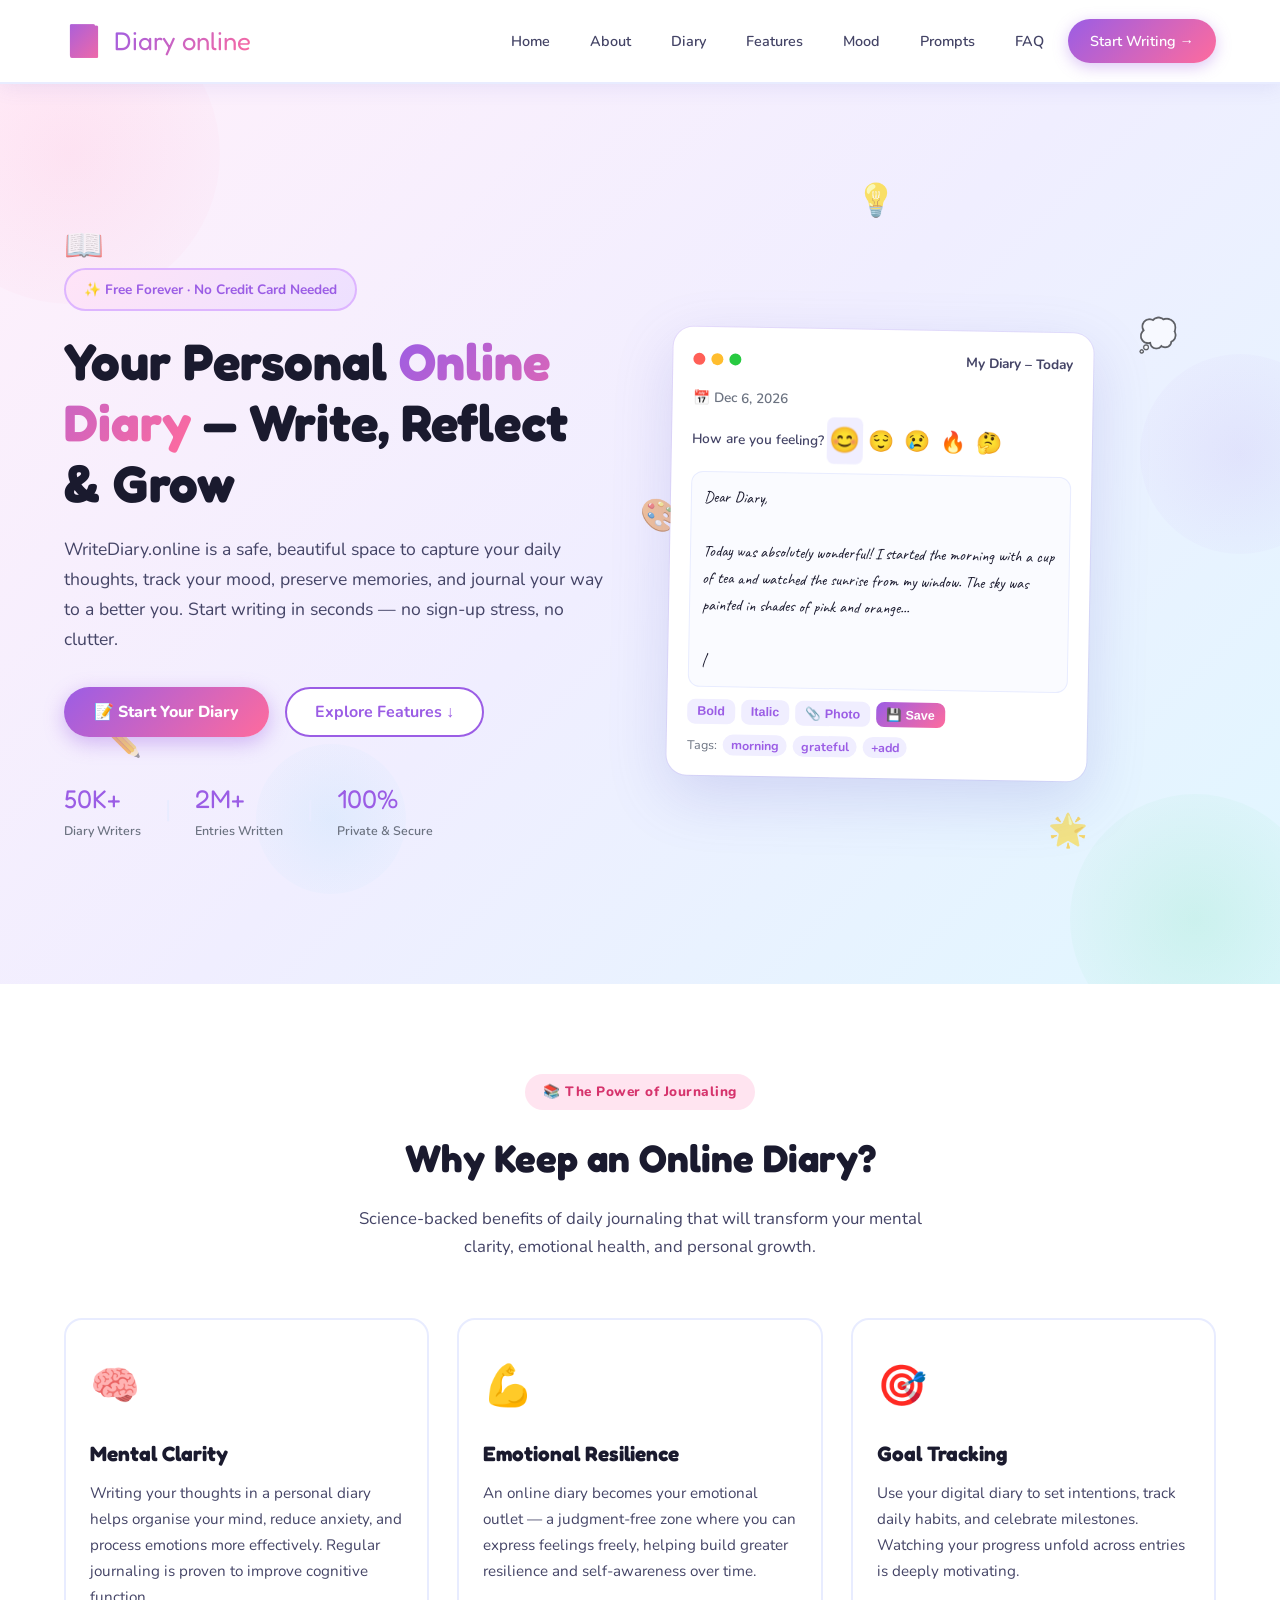
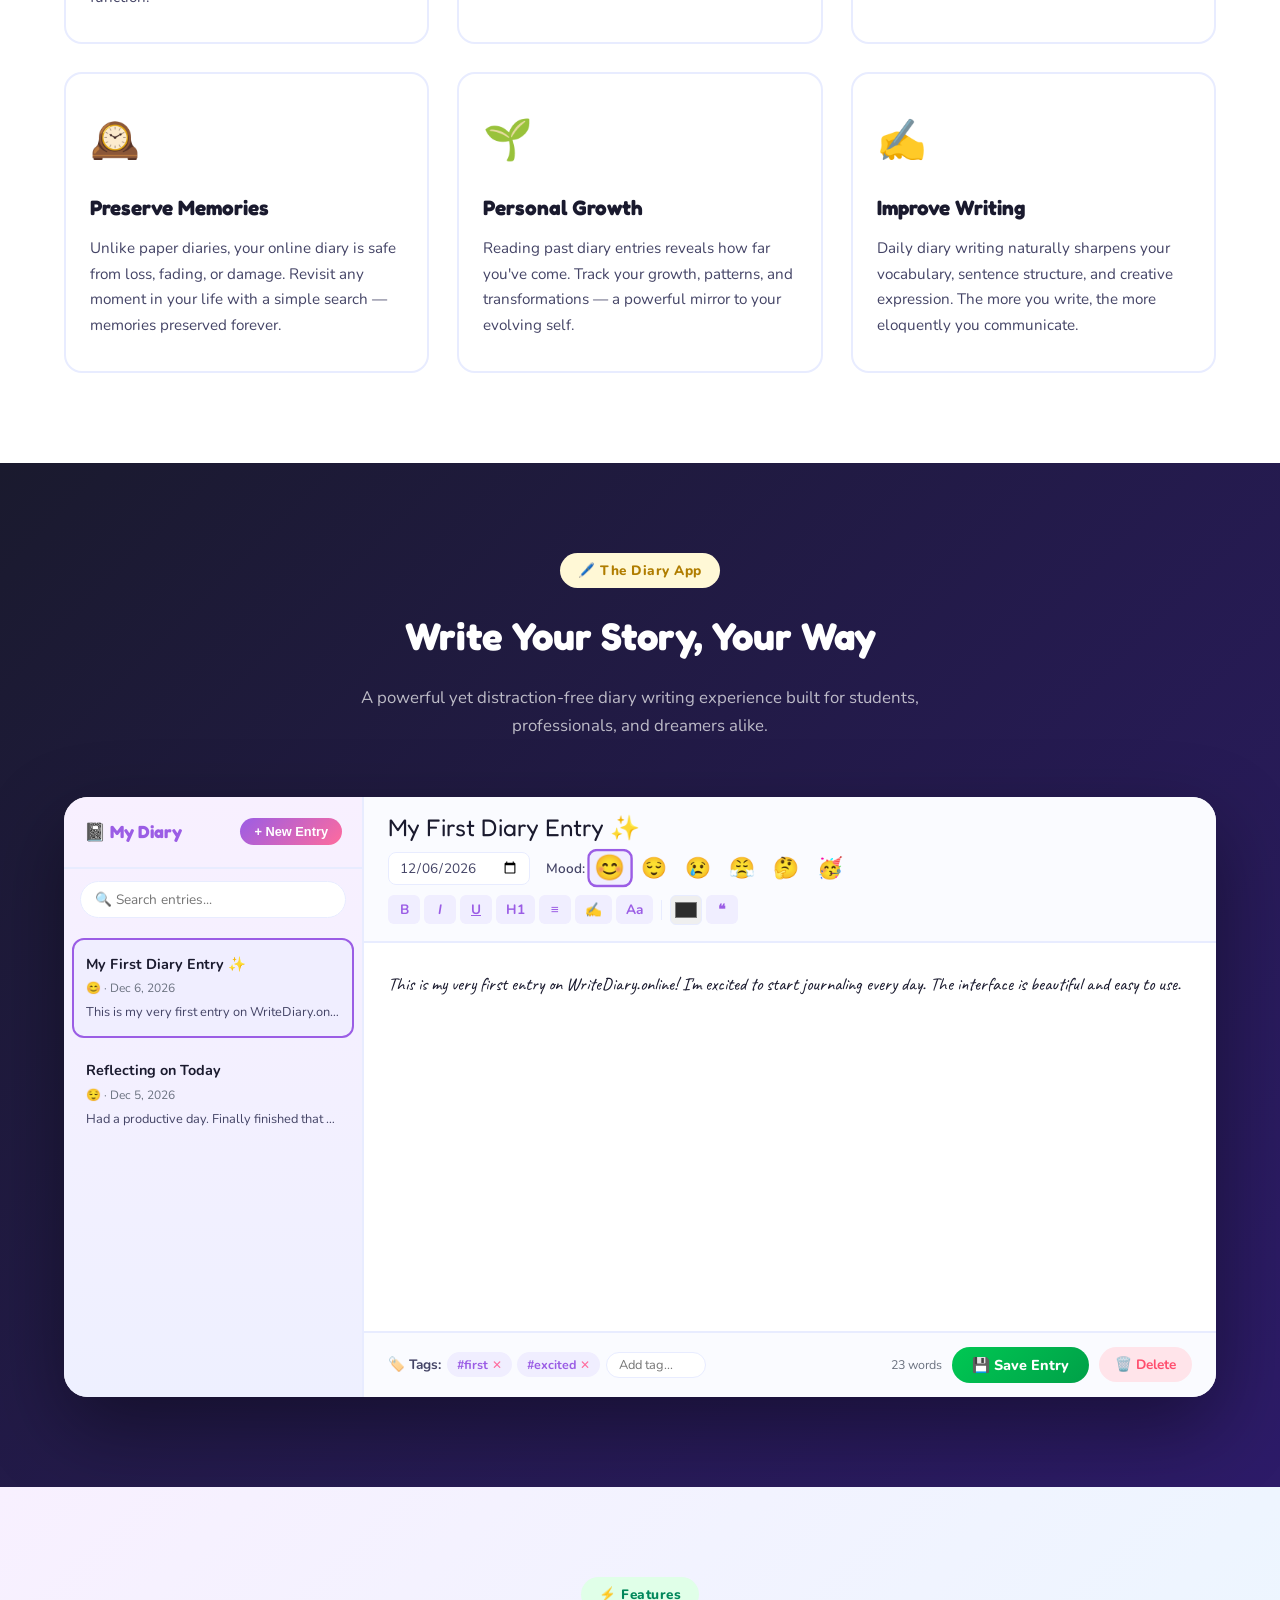
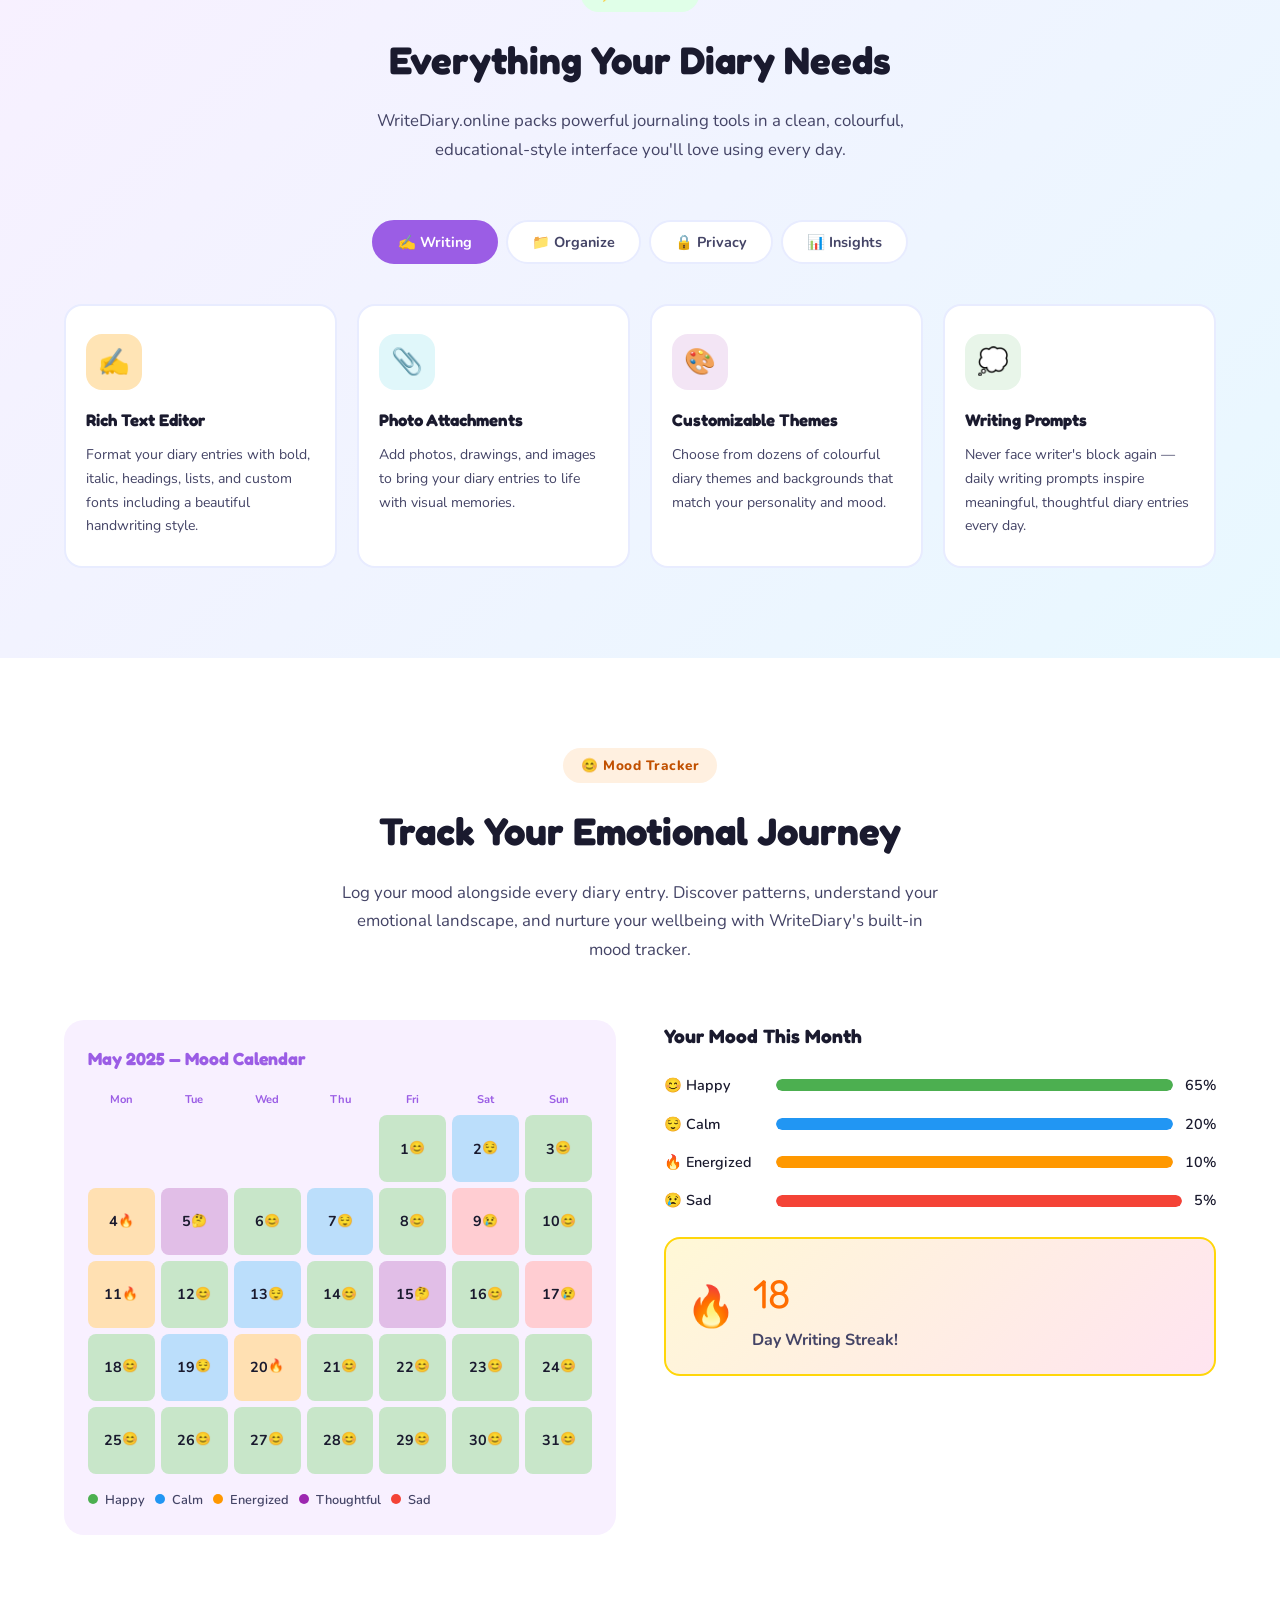
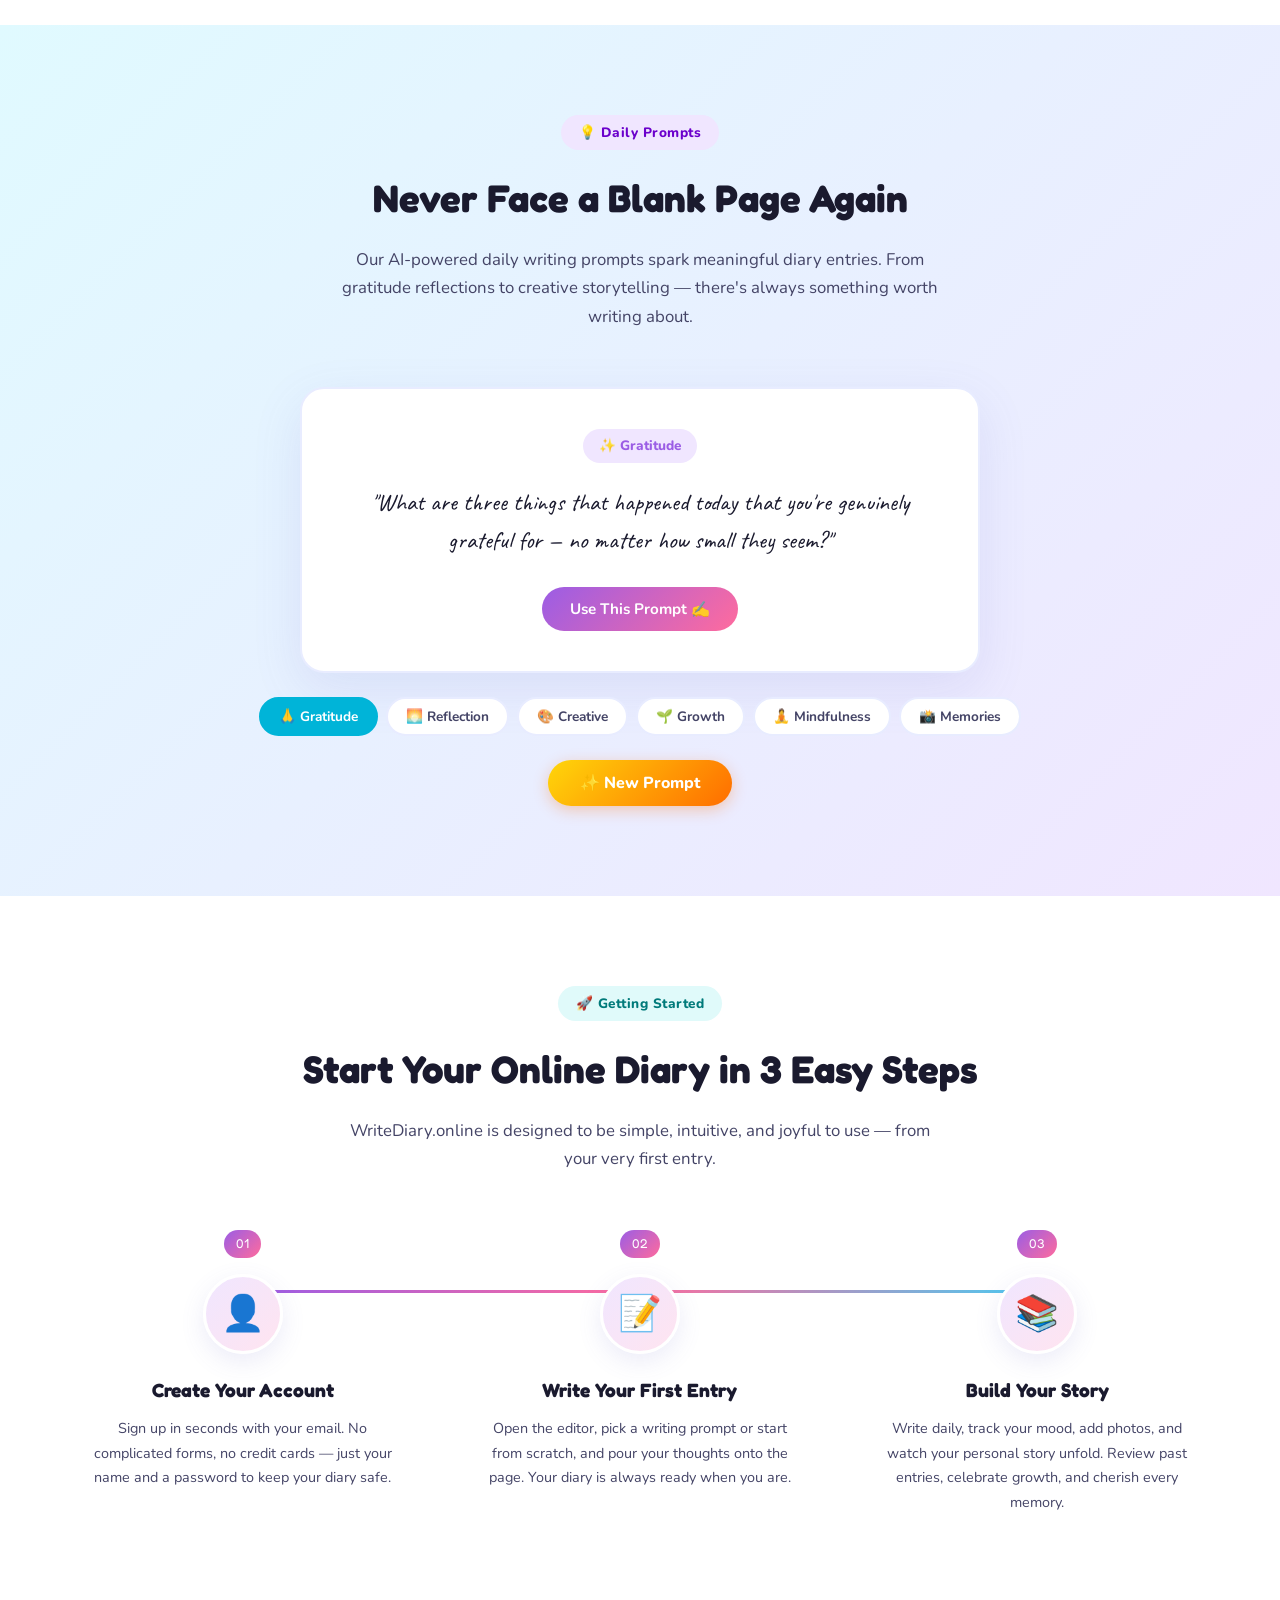
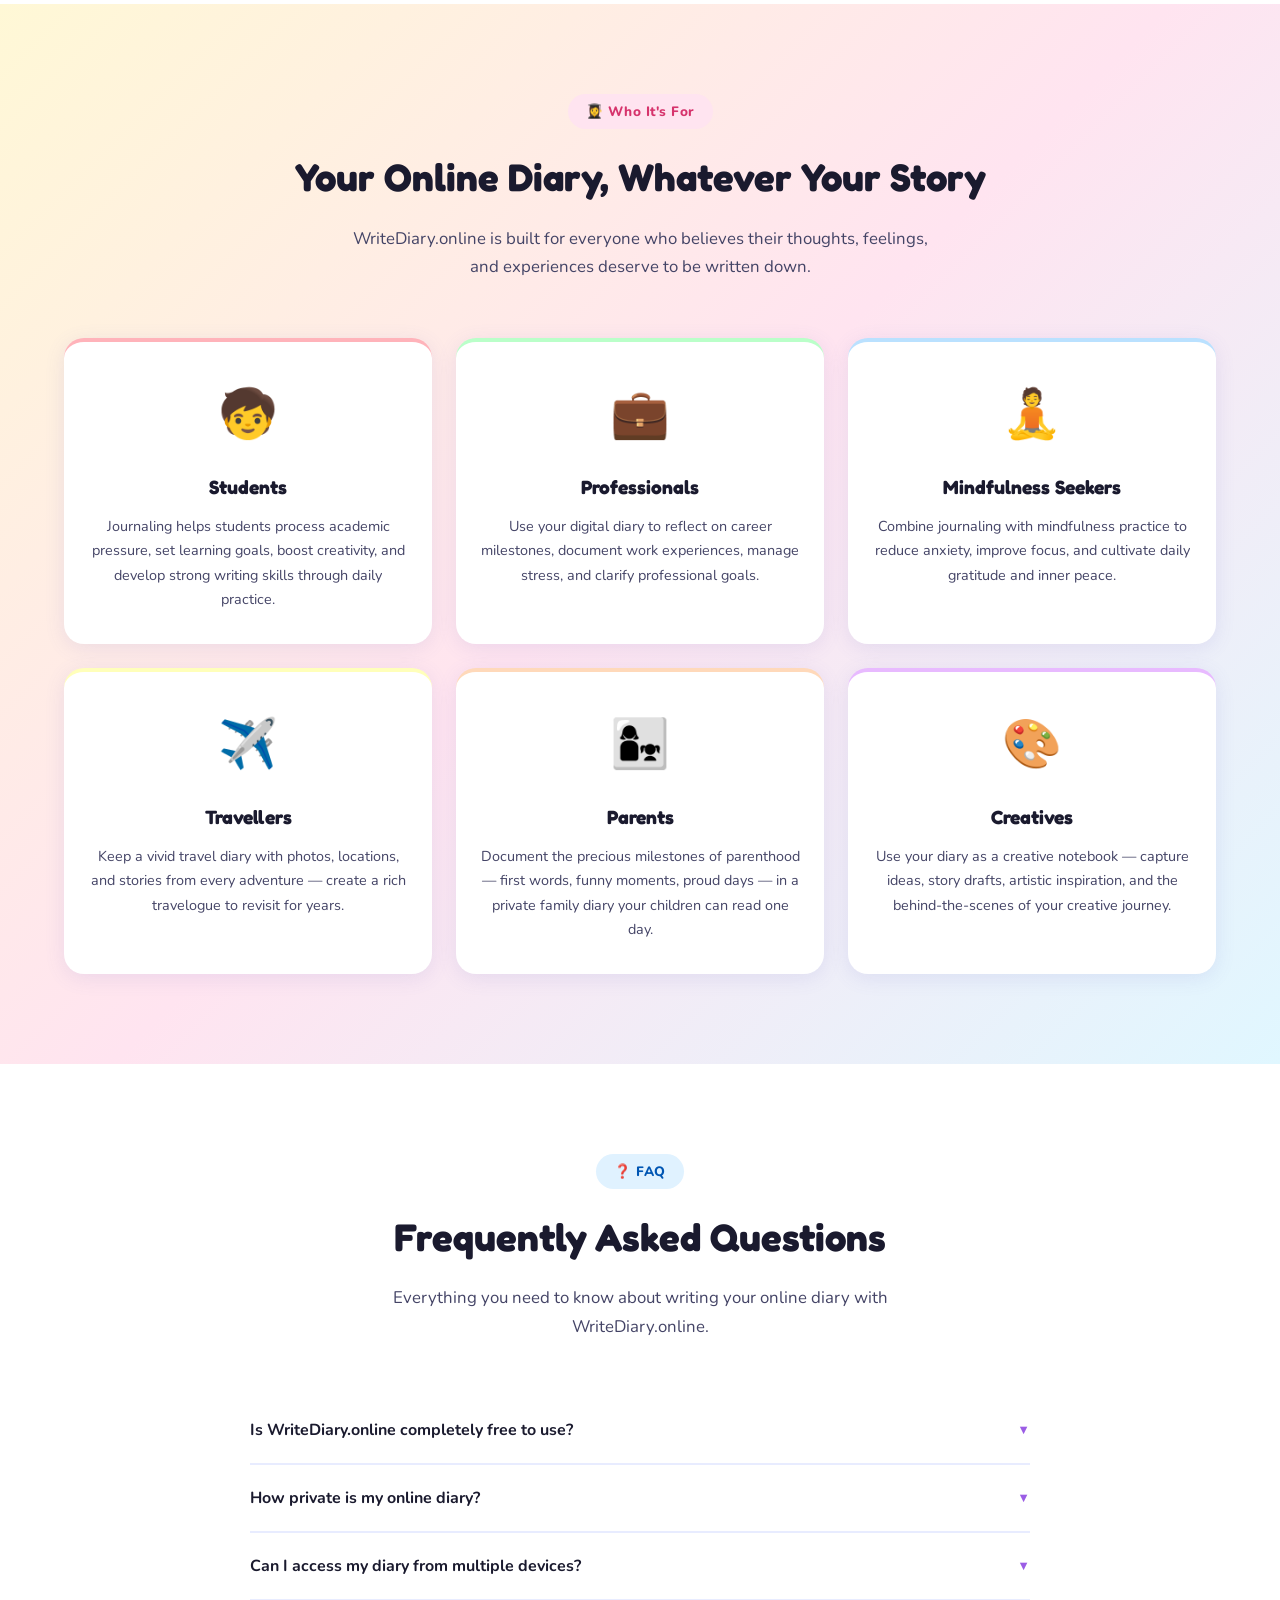
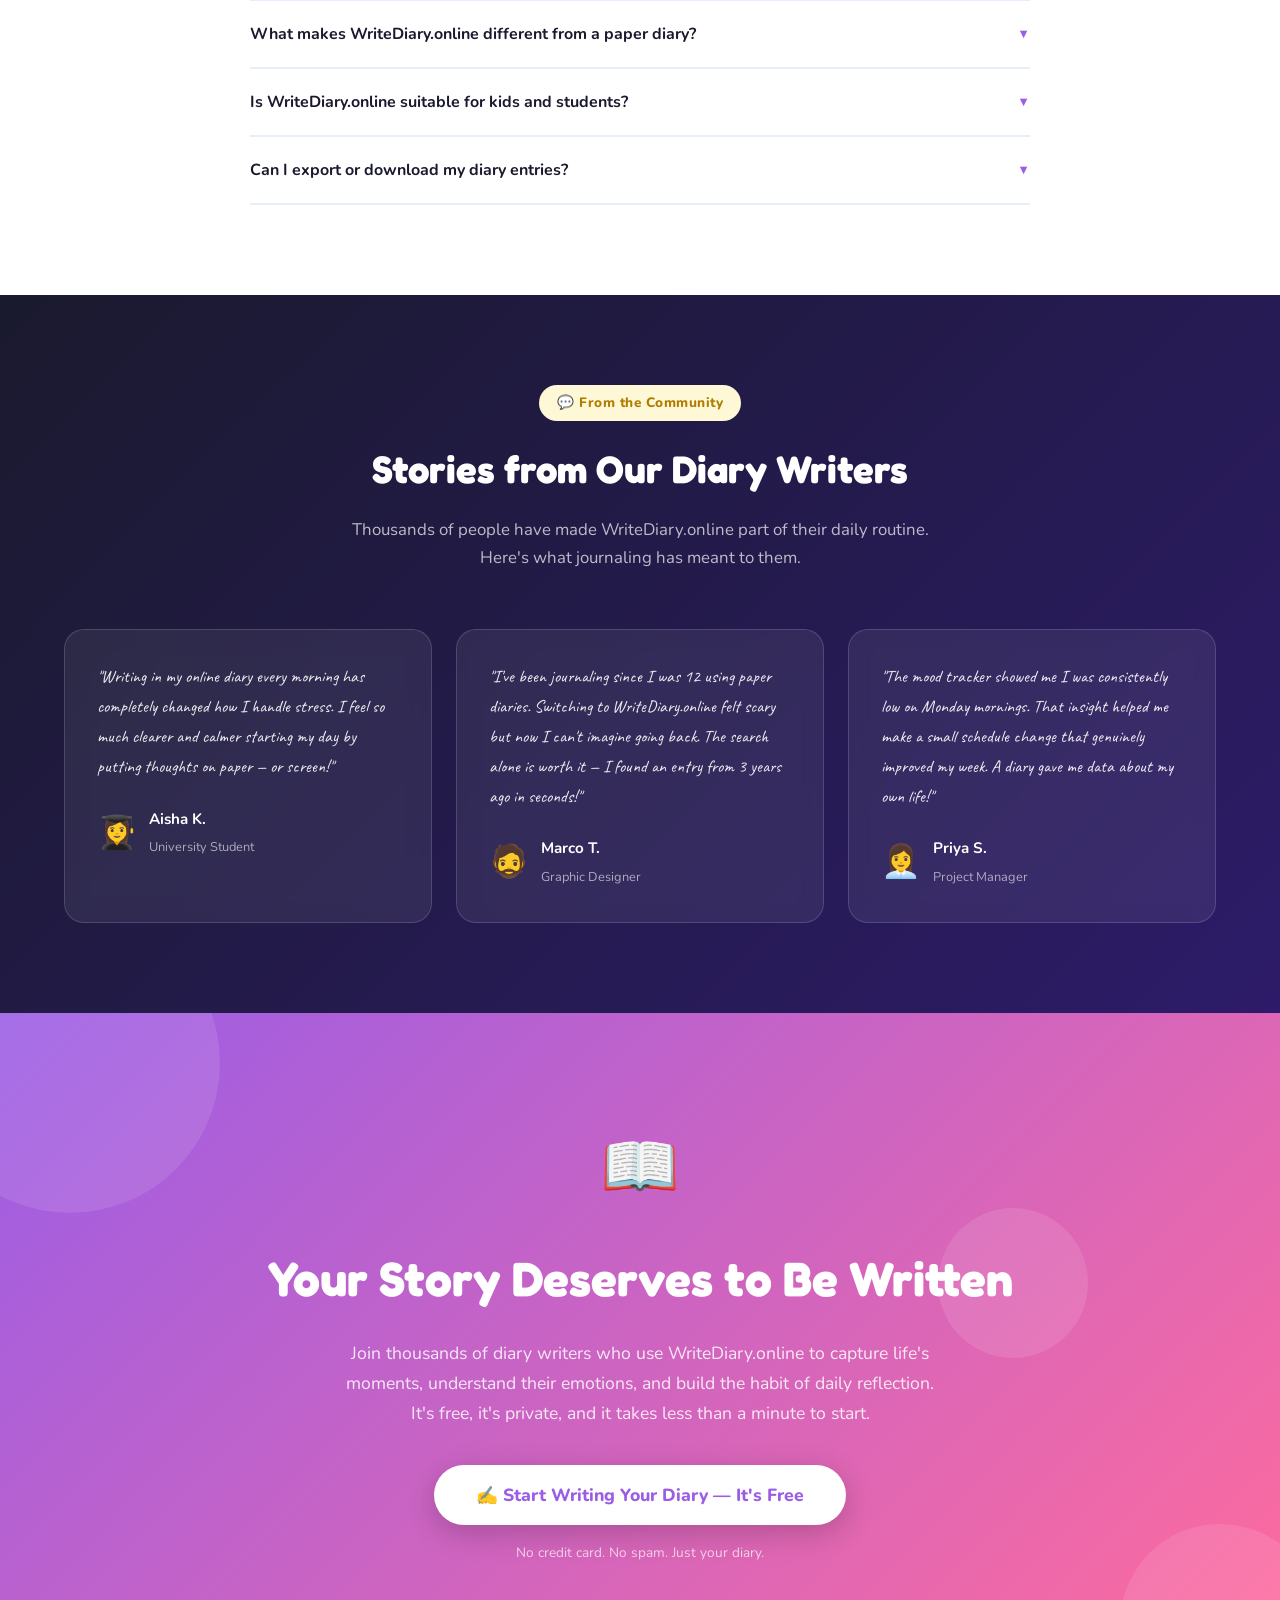
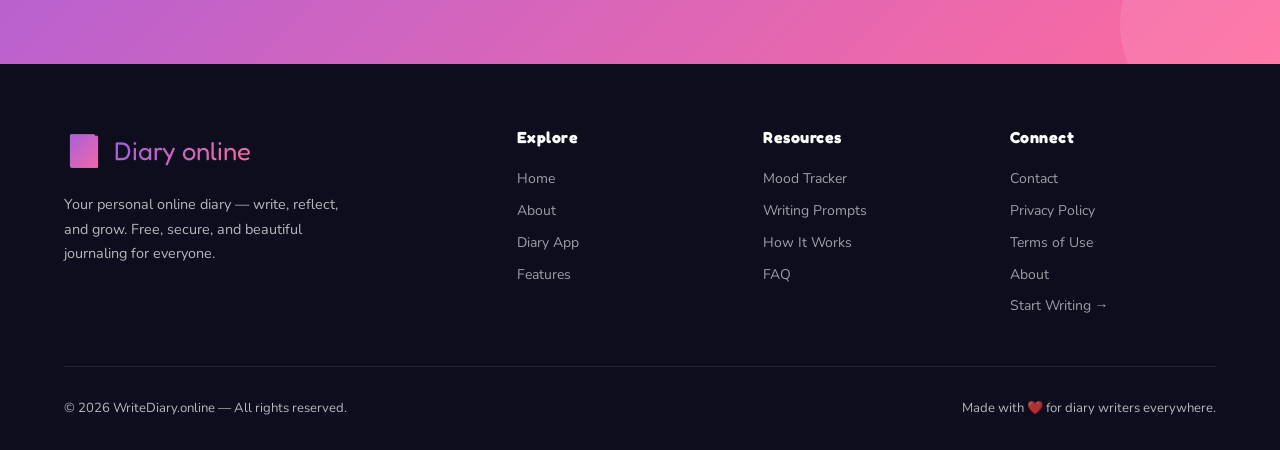
==== commit 7eec6551: "Update index.html" ====
--- a/index.html
+++ b/index.html
@@ -3,24 +3,24 @@
 <head>
   <meta charset="UTF-8" />
   <meta name="viewport" content="width=device-width, initial-scale=1.0" />
-  <title>WriteDiary.online – Your Personal Online Diary & Journal</title>
-  <meta name="description" content="WriteDiary.online is a free, secure online diary and personal journal app. Write daily entries, track your mood, reflect on memories, and grow through journaling. Start your digital diary today." />
+  <title>Write Diary online – Your Personal Online Diary & Journal</title>
+  <meta name="description" content="Write Diary online is a free, secure online diary and personal journal app. Write daily entries, track your mood, reflect on memories, and grow through journaling. Start your digital diary today." />
   <meta name="keywords" content="online diary, personal journal, digital diary, write diary online, daily journal, mood tracker, private diary, journaling app, free online diary, secure diary" />
-  <meta name="author" content="WriteDiary.online" />
+  <meta name="author" content="Waqas Bukhari" />
   <meta name="robots" content="index, follow" />
-  <link rel="canonical" href="https://writediary.online/" />
+  <link rel="canonical" href="https://www.writediary.online/" />
   <link rel="icon" type="image/png" sizes="32x32" href="/favicon.png">
 
   <!-- Open Graph -->
-  <meta property="og:title" content="WriteDiary.online – Your Personal Online Diary & Journal" />
-  <meta property="og:description" content="Write, reflect, and grow with WriteDiary.online — a free, secure, and beautiful online diary app for everyone." />
-  <meta property="og:url" content="https://writediary.online/" />
+  <meta property="og:title" content="Write Diary online – Your Personal Online Diary & Journal" />
+  <meta property="og:description" content="Write, reflect, and grow with Write Diary online — a free, secure, and beautiful online diary app for everyone." />
+  <meta property="og:url" content="https://www.writediary.online/" />
   <meta property="og:type" content="website" />
-  <meta property="og:image" content="https://writediary.online/og-image.jpg" />
+  <meta property="og:image" content="https://www.writediary.online/og-image.jpg" />
 
   <!-- Twitter Card -->
   <meta name="twitter:card" content="summary_large_image" />
-  <meta name="twitter:title" content="WriteDiary.online – Personal Online Diary" />
+  <meta name="twitter:title" content="Write Diary online – Personal Online Diary" />
   <meta name="twitter:description" content="Your free, private, and beautiful digital diary. Write daily, reflect, and grow." />
 
   <!-- Schema Markup -->
@@ -28,8 +28,8 @@
   {
     "@context": "https://schema.org",
     "@type": "WebApplication",
-    "name": "WriteDiary.online",
-    "url": "https://writediary.online",
+    "name": "Write Diary online",
+    "url": "https://www.writediary.online",
     "description": "A free, secure online diary and personal journal application for daily writing, mood tracking, and self-reflection.",
     "applicationCategory": "LifestyleApplication",
     "operatingSystem": "Web Browser",
@@ -41,8 +41,8 @@
     "featureList": ["Private diary entries", "Mood tracking", "Rich text editor", "Calendar view", "Tags and search", "Daily reminders"],
     "publisher": {
       "@type": "Organization",
-      "name": "WriteDiary.online",
-      "url": "https://writediary.online"
+      "name": "Write Diary online",
+      "url": "https://wwww.writediary.online"
     }
   }
   </script>
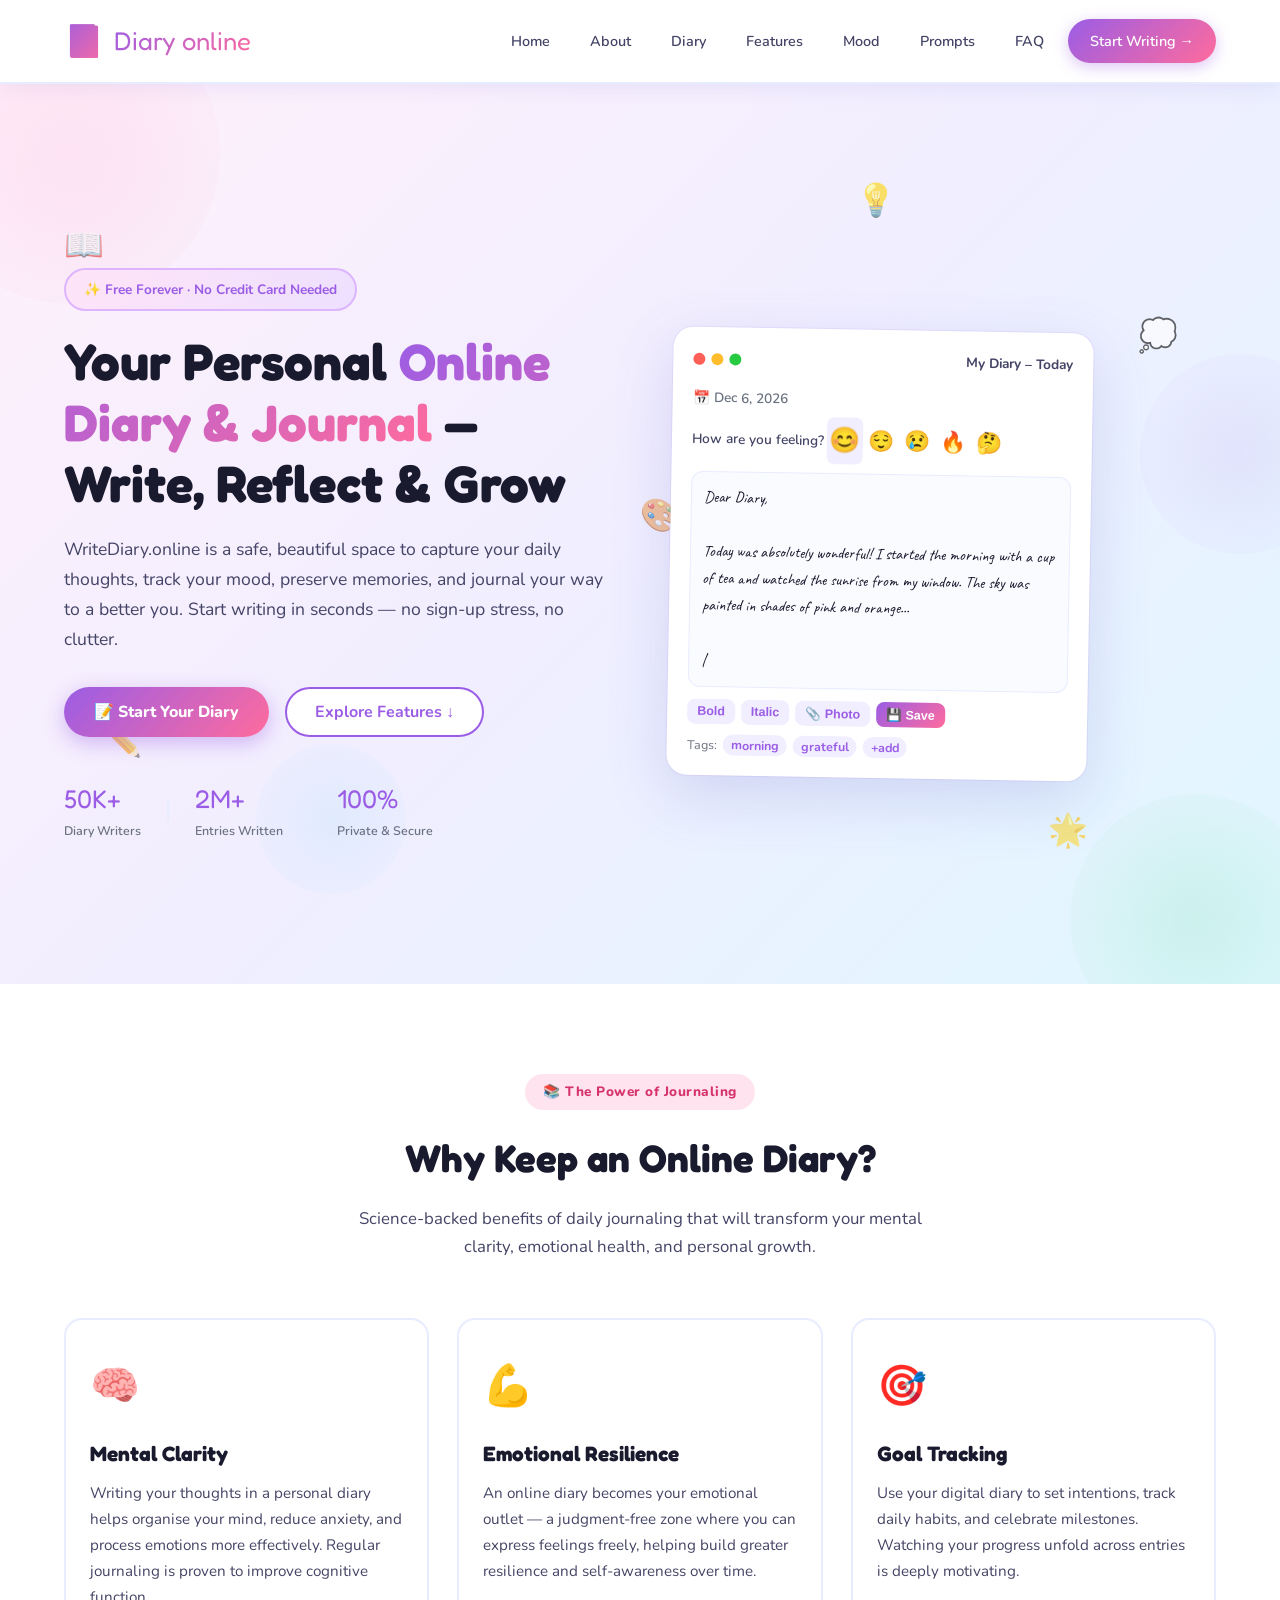
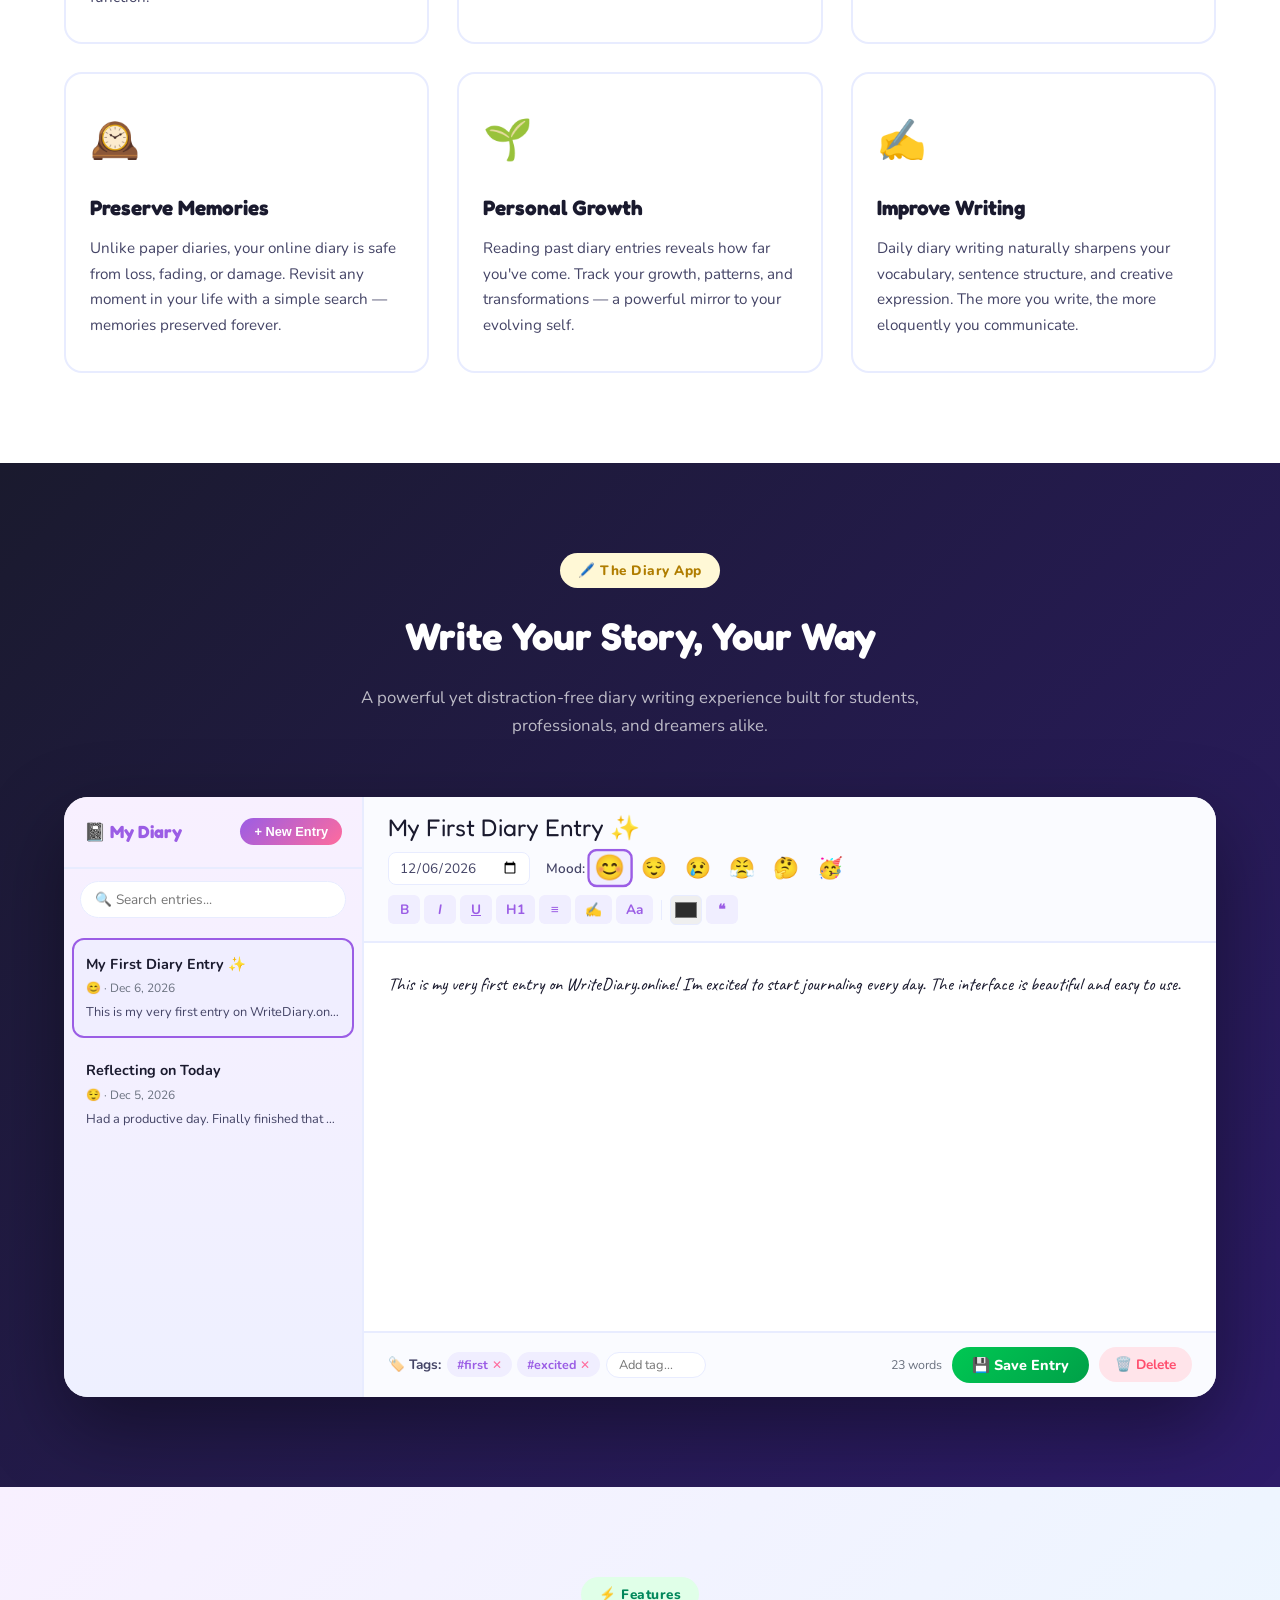
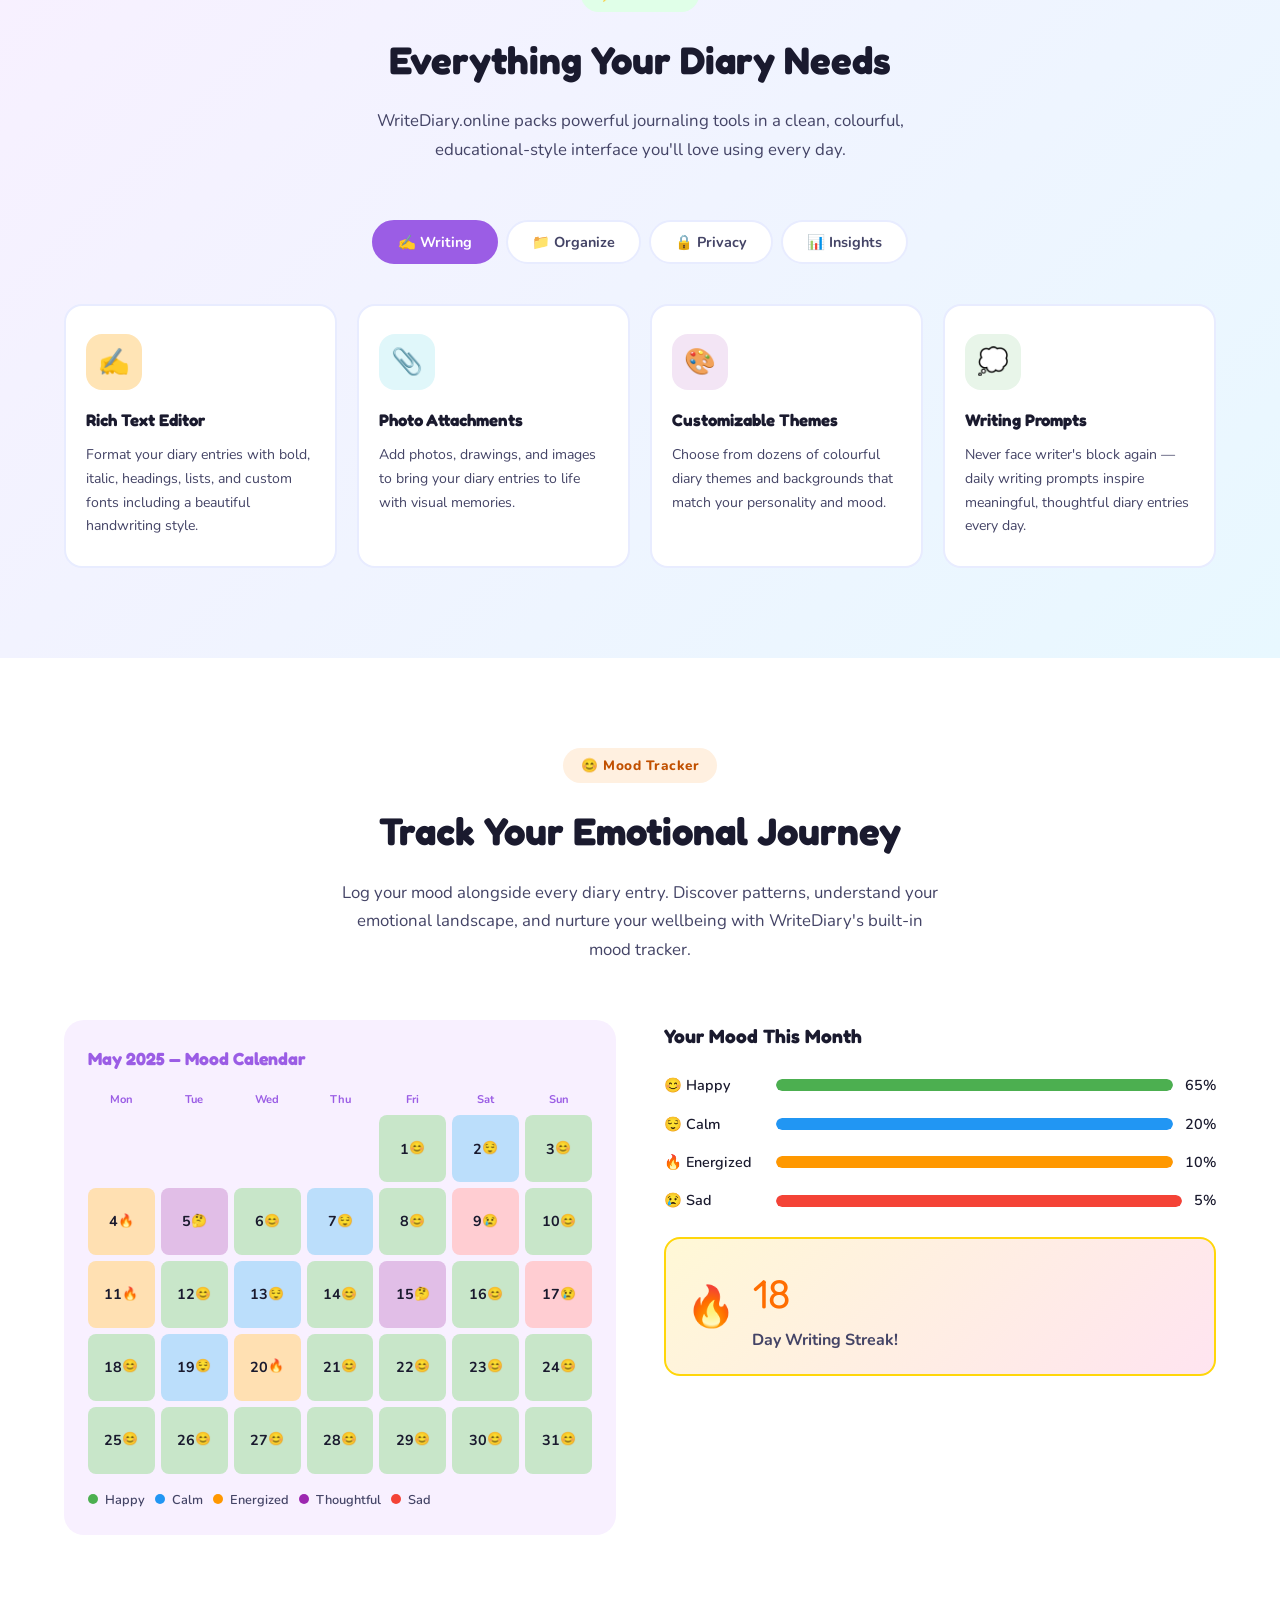
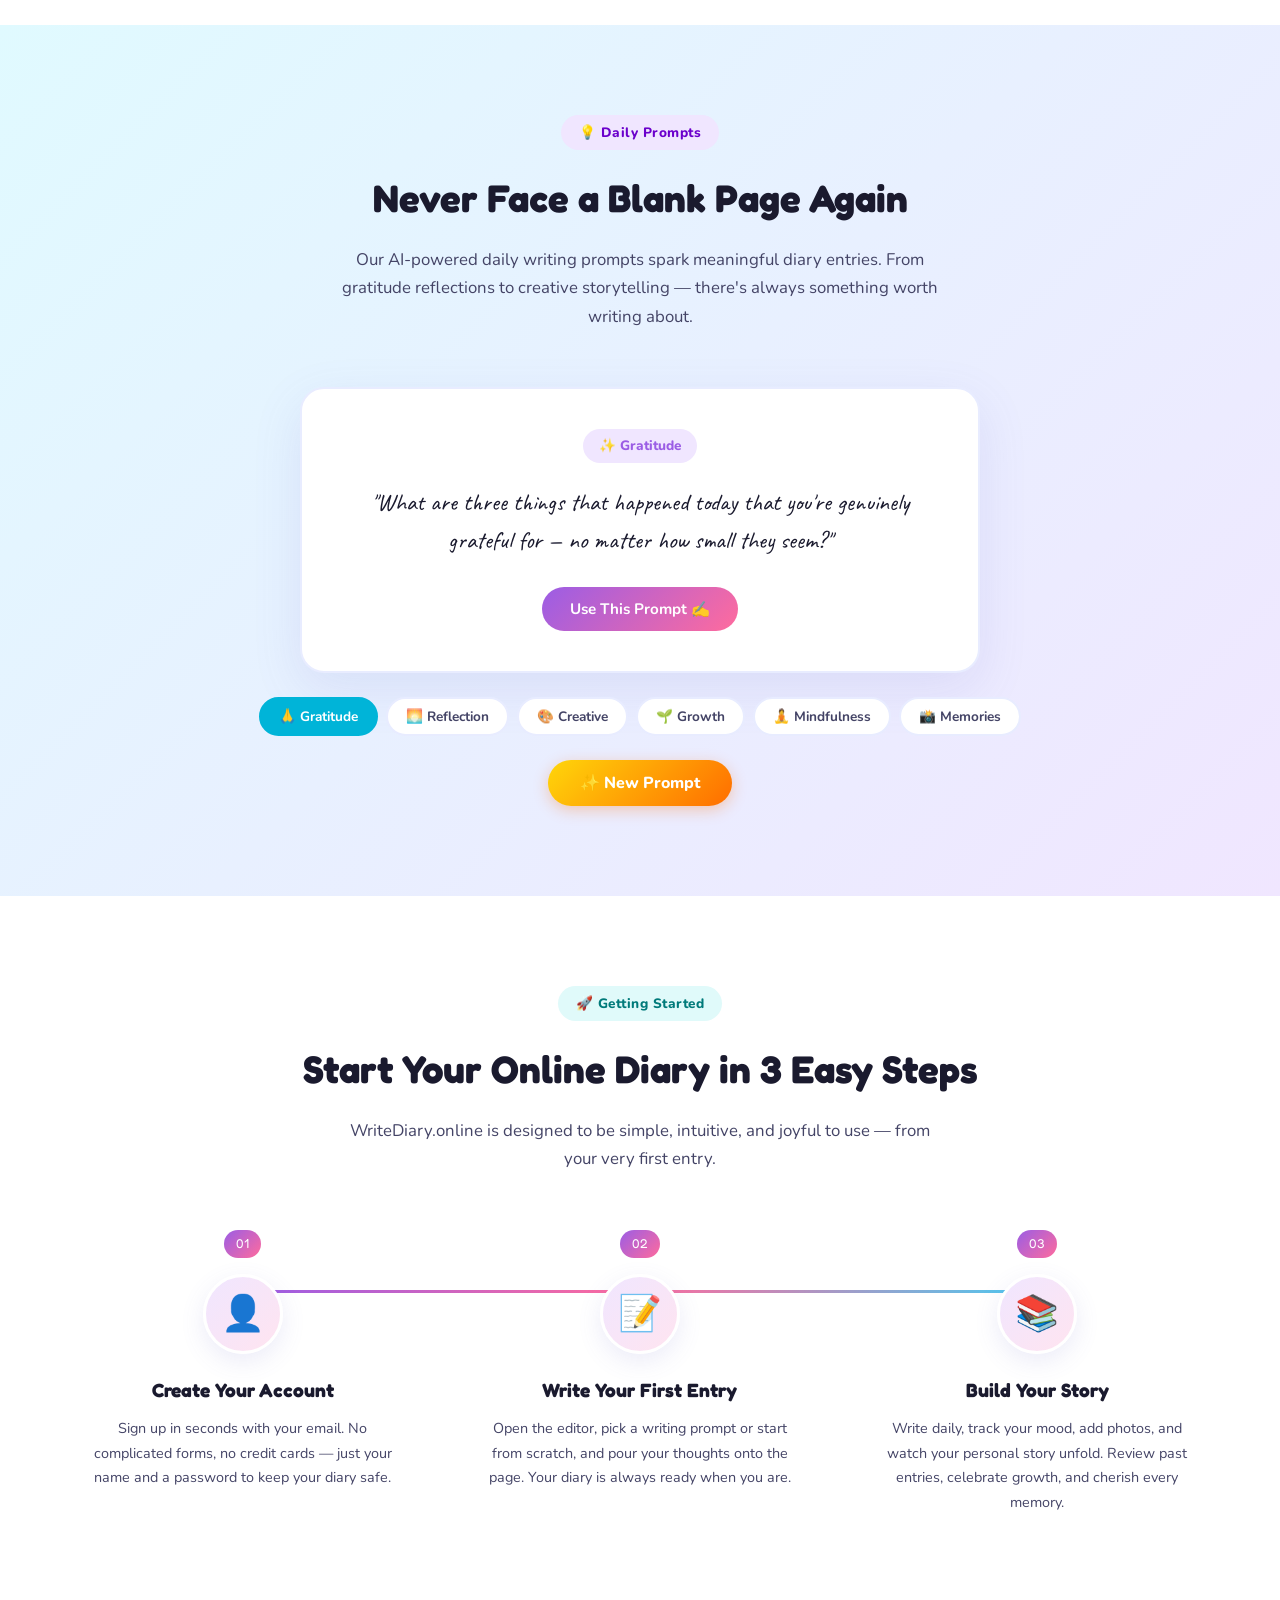
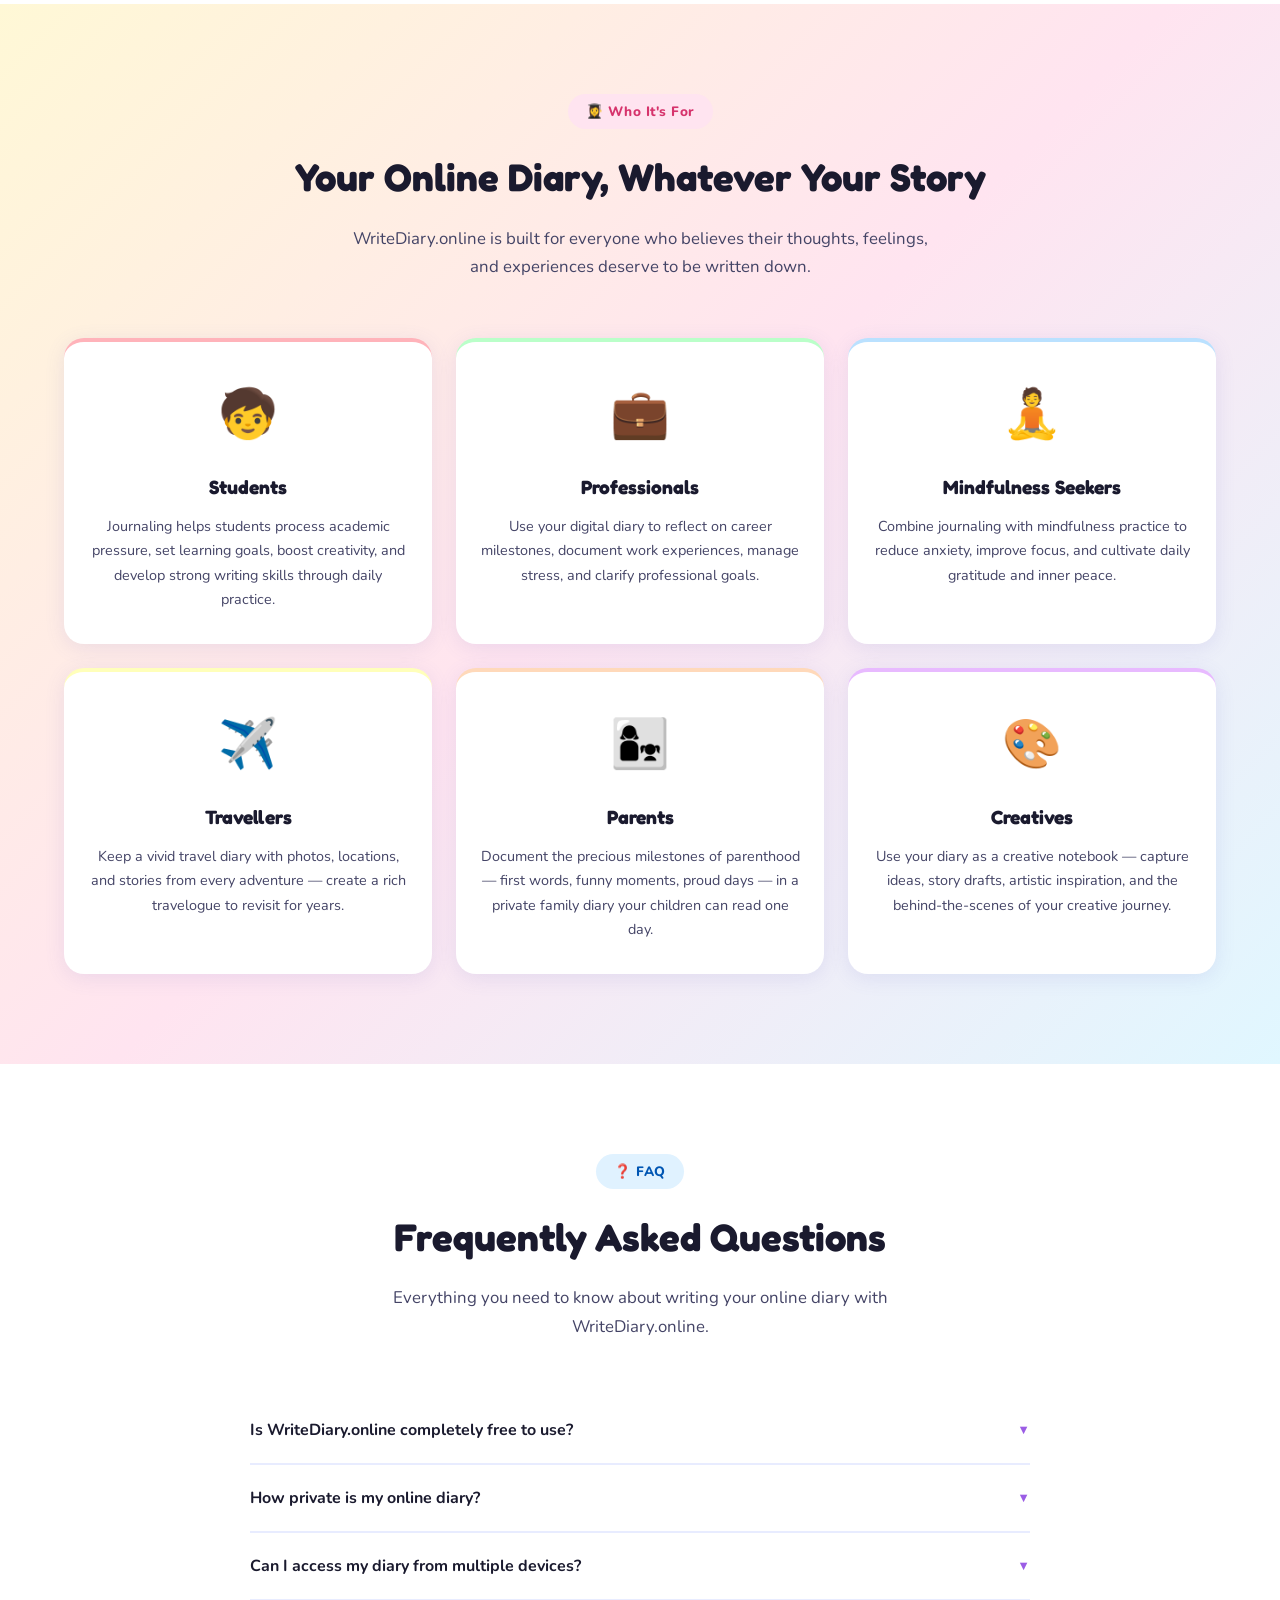
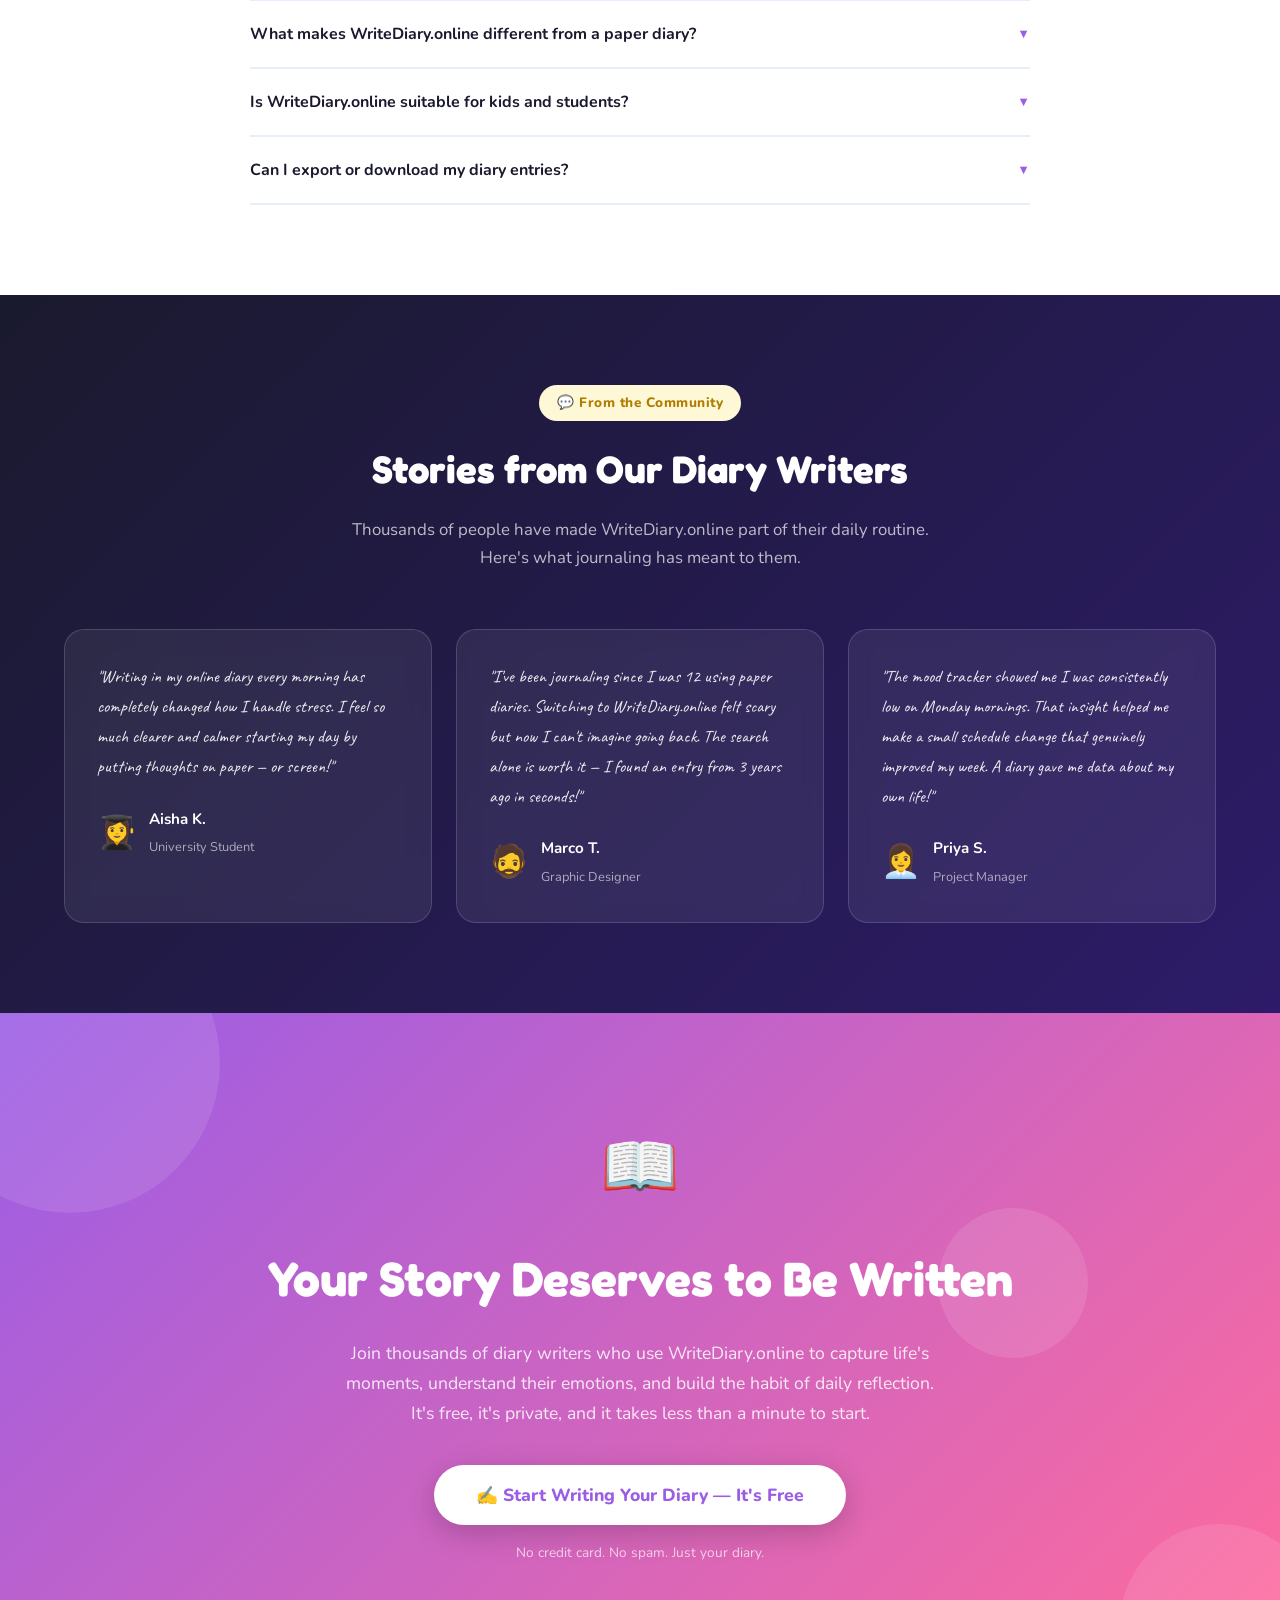
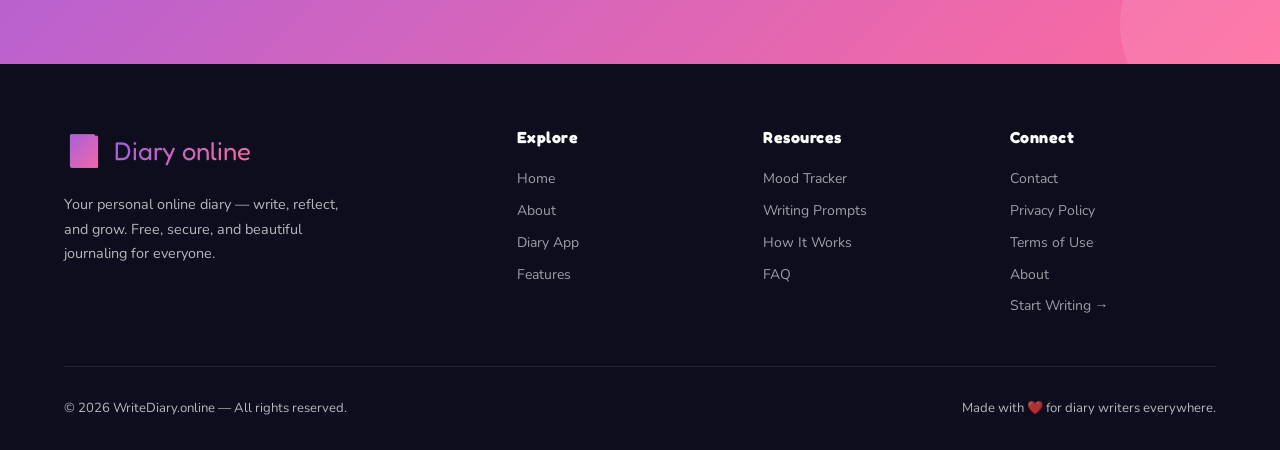
==== commit 5ccea69b: "Update index.html" ====
--- a/index.html
+++ b/index.html
@@ -1,12 +1,21 @@
 <!DOCTYPE html>
 <html lang="en">
 <head>
+  <!-- Google tag (gtag.js) -->
+<script async src="https://www.googletagmanager.com/gtag/js?id=G-KBMN0YMW4L"></script>
+<script>
+  window.dataLayer = window.dataLayer || [];
+  function gtag(){dataLayer.push(arguments);}
+  gtag('js', new Date());
+
+  gtag('config', 'G-KBMN0YMW4L');
+</script>
   <meta charset="UTF-8" />
   <meta name="viewport" content="width=device-width, initial-scale=1.0" />
-  <title>Write Diary online – Your Personal Online Diary & Journal</title>
-  <meta name="description" content="Write Diary online is a free, secure online diary and personal journal app. Write daily entries, track your mood, reflect on memories, and grow through journaling. Start your digital diary today." />
+  <title>Online Diary – Write Personal Online Diary & Journal</title>
+  <meta name="description" content="Write Diary Online is a free, secure online diary and personal journal app. Write daily entries, track your mood, reflect on memories, and grow through journaling. Start your digital diary today." />
   <meta name="keywords" content="online diary, personal journal, digital diary, write diary online, daily journal, mood tracker, private diary, journaling app, free online diary, secure diary" />
-  <meta name="author" content="Waqas Bukhari" />
+  <meta name="author" content="Aansa Waqas" />
   <meta name="robots" content="index, follow" />
   <link rel="canonical" href="https://www.writediary.online/" />
   <link rel="icon" type="image/png" sizes="32x32" href="/favicon.png">
@@ -20,9 +29,34 @@
 
   <!-- Twitter Card -->
   <meta name="twitter:card" content="summary_large_image" />
-  <meta name="twitter:title" content="Write Diary online – Personal Online Diary" />
+  <meta name="twitter:title" content="Write Diary Online – Personal Online Diary" />
   <meta name="twitter:description" content="Your free, private, and beautiful digital diary. Write daily, reflect, and grow." />
 
+   <!-- Schema Markup -->
+  <script type="application/ld+json">
+{
+  "@context": "https://schema.org",
+  "@type": "WebSite",
+  "name": "WriteDiary.online",
+  "url": "https://Write Diary Online",
+  "description": "A free, secure online diary and personal journal app. Write daily entries, track your mood, reflect on memories, and grow through journaling.",
+  "publisher": {
+    "@type": "Organization",
+    "name": "WriteDiary.online",
+    "logo": {
+      "@type": "ImageObject",
+      "url": "https://writediary.online/og-image.jpg"
+    }
+  },
+  "potentialAction": {
+    "@type": "SearchAction",
+    "target": "https://writediary.online/?s={search_term_string}",
+    "query-input": "required name=search_term_string"
+  },
+  "inLanguage": "en-US"
+}   
+    </script>
+  
   <!-- Schema Markup -->
   <script type="application/ld+json">
   {
@@ -100,7 +134,7 @@
     <div class="container hero-content">
       <div class="hero-text">
         <div class="hero-badge">✨ Free Forever · No Credit Card Needed</div>
-        <h1 class="hero-title">Your Personal <span class="highlight">Online Diary</span> — Write, Reflect & Grow</h1>
+        <h1 class="hero-title">Your Personal <span class="highlight">Online Diary & Journal</span> — Write, Reflect & Grow</h1>
         <p class="hero-sub">WriteDiary.online is a safe, beautiful space to capture your daily thoughts, track your mood, preserve memories, and journal your way to a better you. Start writing in seconds — no sign-up stress, no clutter.</p>
         <div class="hero-cta">
           <button class="btn-primary" onclick="openApp()">📝 Start Your Diary</button>
